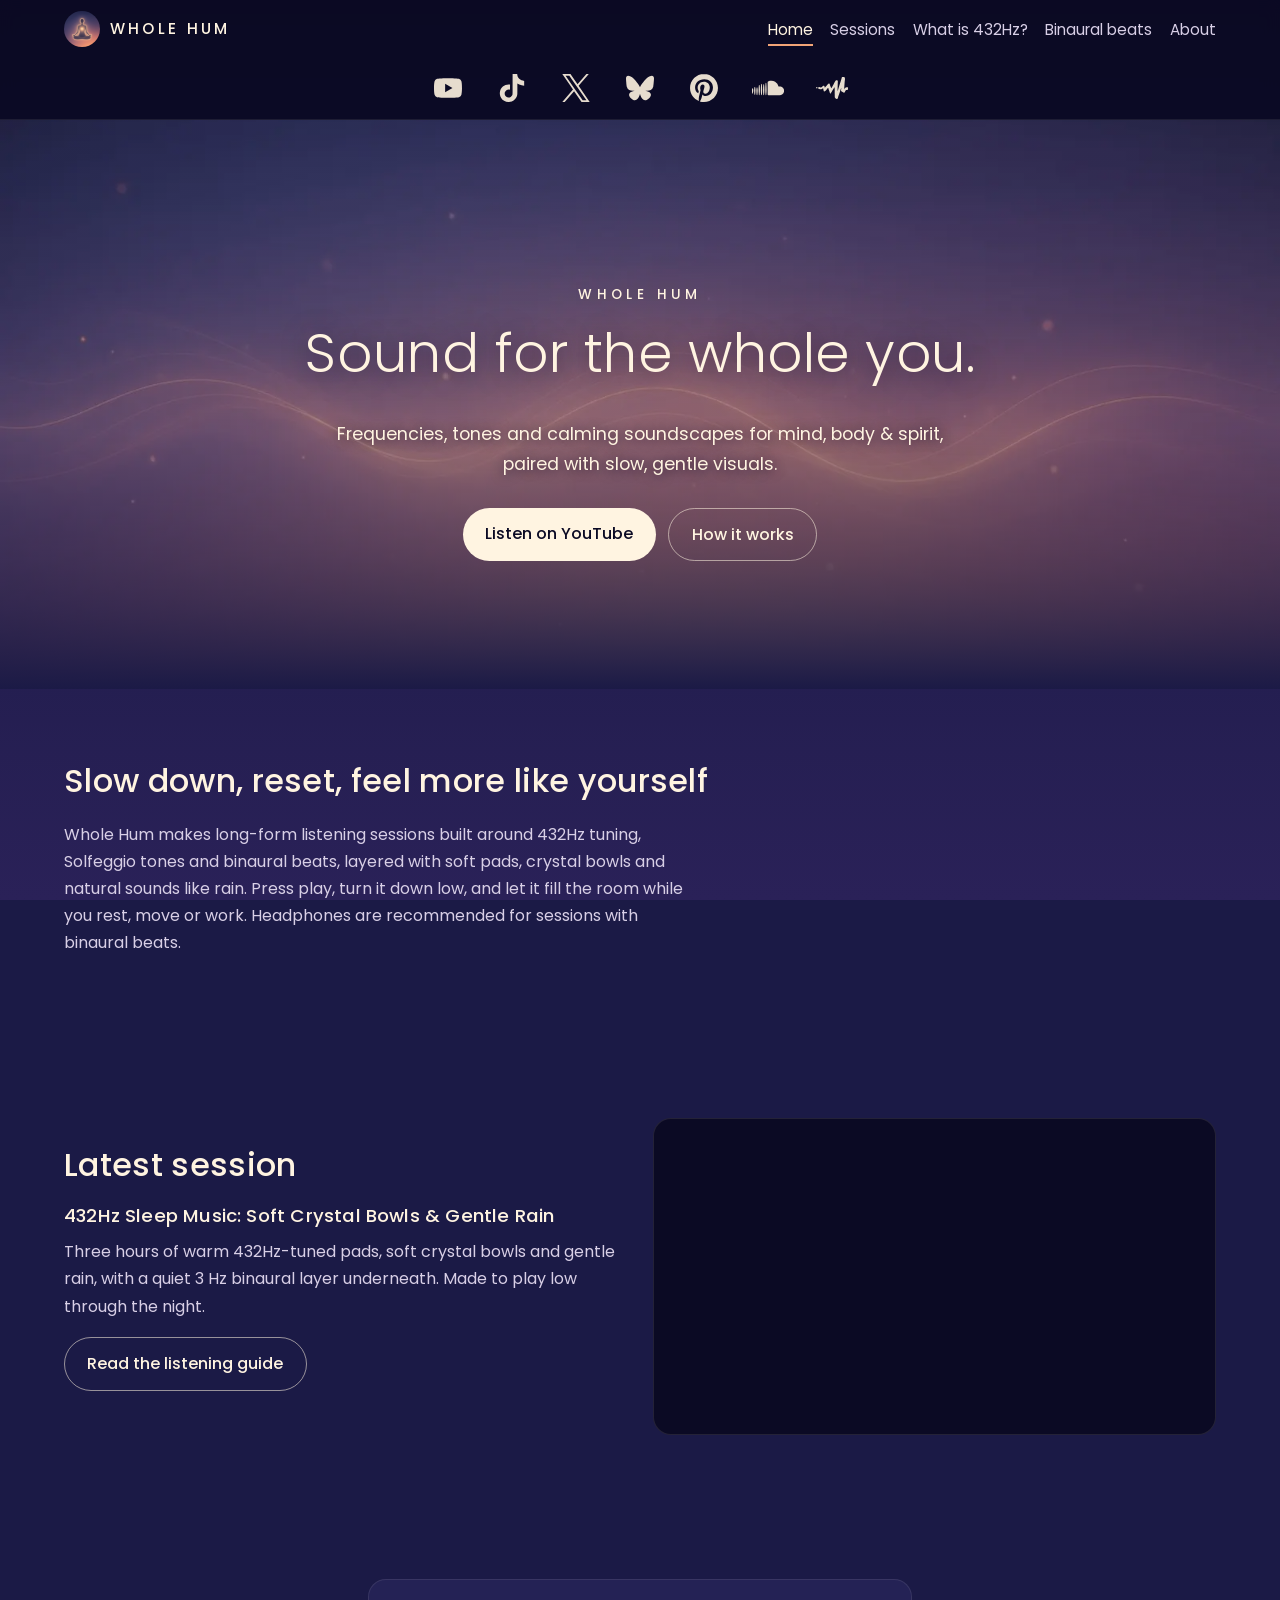
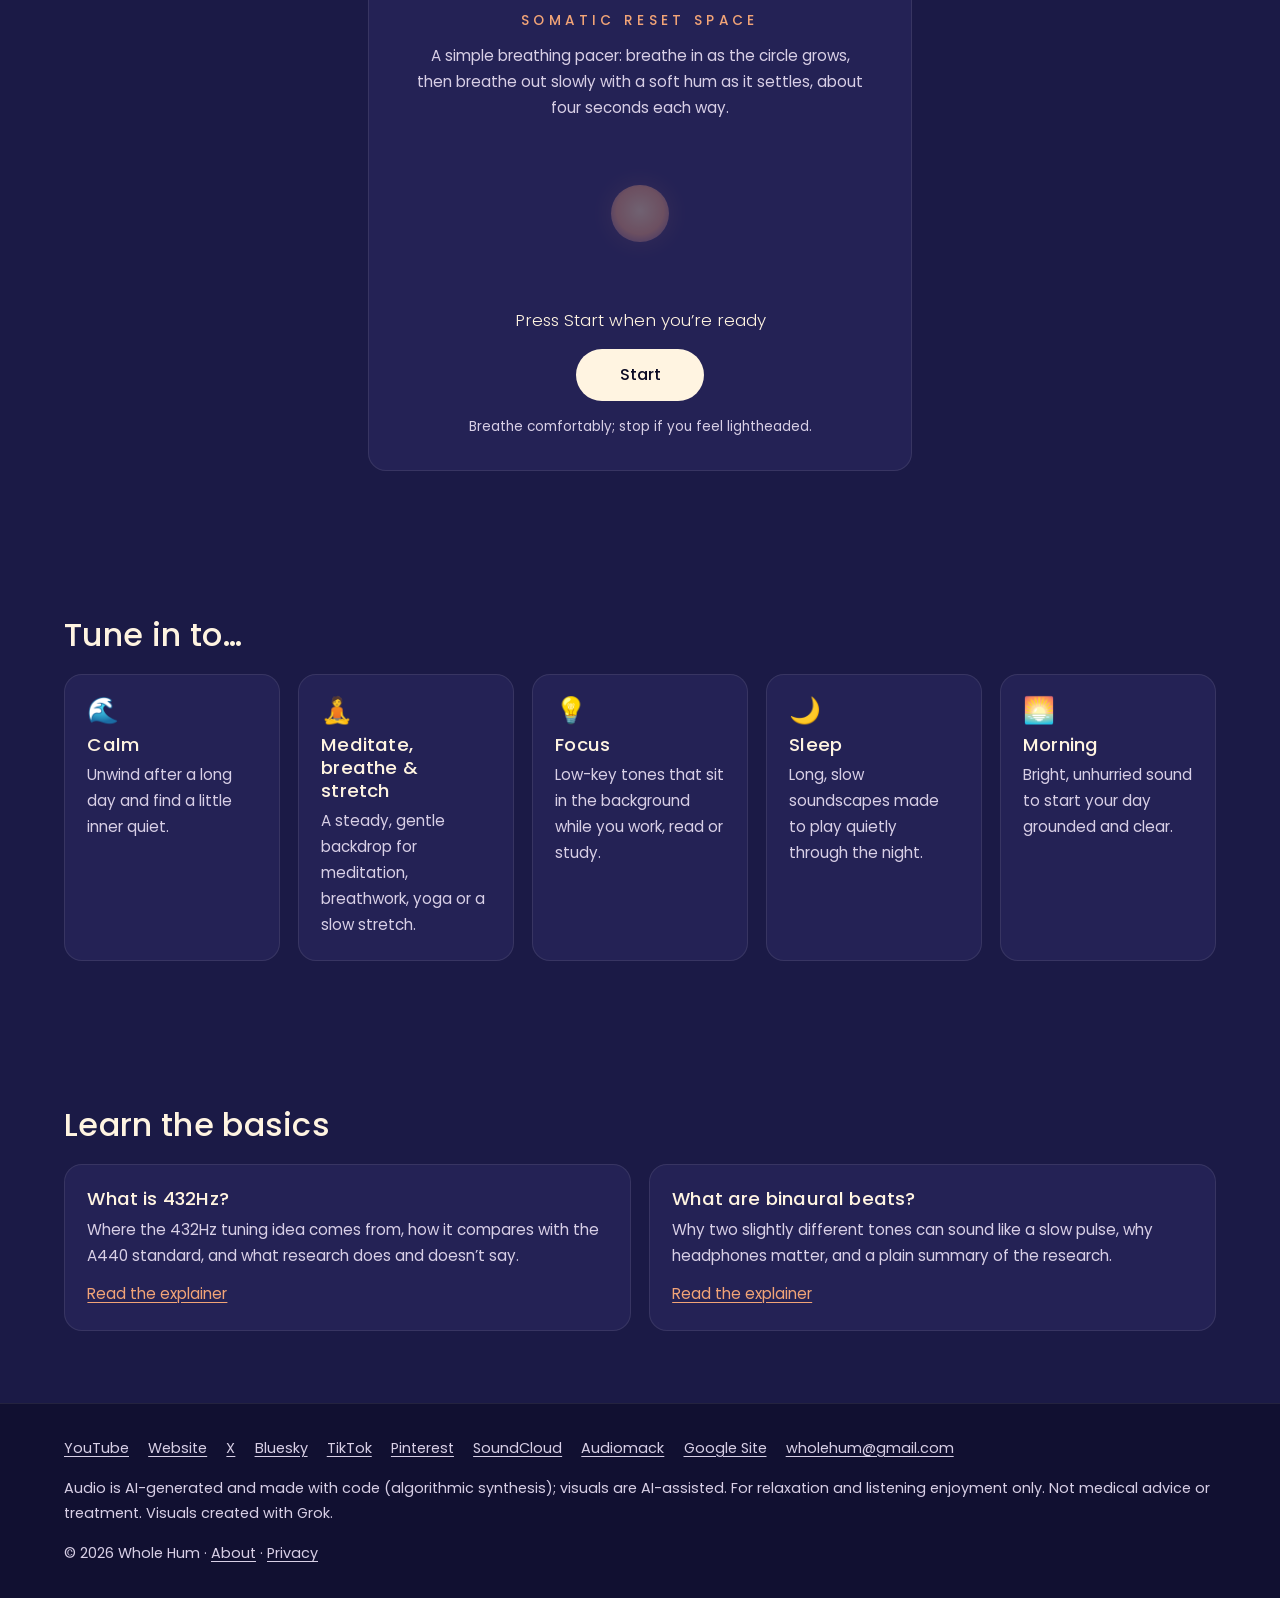
==== index.html @ c96cb2db "Social icon band under the header on every page; /links becomes a redirect - Social band (7 Simple I" ====
<!doctype html>
<html lang="en">
<head>
<meta charset="utf-8">
  <meta name="google-site-verification" content="zgYW3ia74TNYsdZgSuIQKg-MltooX77hHoPtcPA9pJE" />
<meta name="viewport" content="width=device-width, initial-scale=1">
<!-- Google Analytics 4 with Consent Mode v2 (details: privacy.html). Ads features off. -->
<script>
window.dataLayer = window.dataLayer || [];
function gtag(){dataLayer.push(arguments);}
(function () {
  var ADS_OFF = {ad_storage: 'denied', ad_user_data: 'denied', ad_personalization: 'denied'};
  function merge(a, b) { var o = {}, k; for (k in a) o[k] = a[k]; for (k in b) o[k] = b[k]; return o; }
  // EEA (EU + Iceland, Liechtenstein, Norway), UK and Switzerland: analytics off until the visitor accepts.
  gtag('consent', 'default', merge(ADS_OFF, {analytics_storage: 'denied', wait_for_update: 500, region: [
    'AT','BE','BG','HR','CY','CZ','DK','EE','FI','FR','DE','GR','HU','IE','IT','LV','LT','LU','MT','NL',
    'PL','PT','RO','SK','SI','ES','SE','IS','LI','NO','GB','CH']}));
  // Everywhere else: aggregate analytics on, advertising storage and signals off.
  gtag('consent', 'default', merge(ADS_OFF, {analytics_storage: 'granted'}));
  gtag('set', 'ads_data_redaction', true);
  // Likely European visitor (by time zone): ask first, and keep analytics off until they answer.
  var tz = ''; try { tz = Intl.DateTimeFormat().resolvedOptions().timeZone || ''; } catch (e) {}
  window.whNeedsConsent = /^(Europe|Arctic)\//.test(tz) ||
    /^(Atlantic\/(Reykjavik|Canary|Madeira|Azores|Faroe|Jan_Mayen)|Asia\/(Nicosia|Famagusta))$/.test(tz);
  var choice = null; try { choice = localStorage.getItem('wh-analytics-consent'); } catch (e) {}
  if (choice === 'granted' || choice === 'denied') {
    gtag('consent', 'update', {analytics_storage: choice});
  } else if (window.whNeedsConsent) {
    gtag('consent', 'update', {analytics_storage: 'denied'});
  }
  // An explicit "no" (banner Decline or the privacy-page switch) stops Google Analytics entirely.
  if (choice === 'denied') window['ga-disable-G-04TF991ZRR'] = true;
})();
gtag('js', new Date());
gtag('config', 'G-04TF991ZRR', {
  allow_google_signals: false,
  allow_ad_personalization_signals: false,
  cookie_expires: 34128000,
  cookie_flags: 'SameSite=Lax;Secure'
});
</script>
<script async src="https://www.googletagmanager.com/gtag/js?id=G-04TF991ZRR"></script>
<!-- End Google Analytics -->
<title>Whole Hum | 432Hz, Binaural Beats &amp; Calming Sound for Sleep and Focus</title>
<meta name="description" content="Whole Hum makes long, gentle listening sessions with 432Hz tuning, binaural beats, crystal bowls and rain, for calm, meditation, focus, sleep and mornings.">
<link rel="canonical" href="https://wholehum.github.io/">
<meta name="theme-color" content="#1b1a46">
<meta property="og:site_name" content="Whole Hum">
<meta property="og:type" content="website">
<meta property="og:title" content="Whole Hum | 432Hz, Binaural Beats &amp; Calming Sound for Sleep and Focus">
<meta property="og:description" content="Whole Hum makes long, gentle listening sessions with 432Hz tuning, binaural beats, crystal bowls and rain, for calm, meditation, focus, sleep and mornings.">
<meta property="og:url" content="https://wholehum.github.io/">
<meta property="og:image" content="https://wholehum.github.io/assets/img/og-default.jpg">
<meta property="og:image:width" content="1200">
<meta property="og:image:height" content="630">
<meta property="og:image:alt" content="Whole Hum: sound for the whole you">
<meta name="twitter:card" content="summary_large_image">
<meta name="twitter:site" content="@WholeHum">
<meta name="twitter:title" content="Whole Hum | 432Hz, Binaural Beats &amp; Calming Sound for Sleep and Focus">
<meta name="twitter:description" content="Whole Hum makes long, gentle listening sessions with 432Hz tuning, binaural beats, crystal bowls and rain, for calm, meditation, focus, sleep and mornings.">
<meta name="twitter:image" content="https://wholehum.github.io/assets/img/og-default.jpg">
<link rel="icon" href="favicon.ico" sizes="48x48">
<link rel="icon" type="image/png" sizes="32x32" href="assets/img/icon-32.png">
<link rel="apple-touch-icon" href="assets/img/icon-180.png">
<link rel="manifest" href="site.webmanifest">
<link rel="preload" href="assets/fonts/poppins-regular.woff2" as="font" type="font/woff2" crossorigin>
<link rel="stylesheet" href="assets/css/style.css">
<script type="application/ld+json">
{
  "@context": "https://schema.org",
  "@type": "Organization",
  "name": "Whole Hum",
  "url": "https://wholehum.github.io/",
  "logo": "https://wholehum.github.io/assets/img/icon-512.png",
  "slogan": "Sound for the whole you.",
  "email": "wholehum@gmail.com",
  "sameAs": [
    "https://www.youtube.com/@wholehum",
    "https://x.com/WholeHum",
    "https://bsky.app/profile/wholehum.bsky.social",
    "https://www.tiktok.com/@wholehum",
    "https://www.pinterest.com/wholehum/",
    "https://soundcloud.com/wholehum",
    "https://audiomack.com/wholehum",
    "https://sites.google.com/view/wholehum"
  ]
}
</script>
</head>
<body>
<a class="skip" href="#main">Skip to content</a>
<header class="site-header">
  <div class="wrap">
    <a class="brand" href="index.html"><img src="assets/img/icon-180.png" width="36" height="36" alt="">Whole Hum</a>
    <nav class="nav" aria-label="Main"><ul><li><a href="index.html" aria-current="page">Home</a></li><li><a href="sessions/432hz-deep-sleep.html">Sessions</a></li><li><a href="learn/what-is-432hz.html">What is 432Hz?</a></li><li><a href="learn/what-are-binaural-beats.html">Binaural beats</a></li><li><a href="about.html">About</a></li></ul></nav>
  </div>
  <div class="social-band"><nav class="social-icons" aria-label="Whole Hum on social media"><!-- Glyphs: Simple Icons v16.35.0 (CC0 1.0), https://simpleicons.org --><ul><li><a href="https://www.youtube.com/@wholehum?utm_source=wholehum_site&amp;utm_medium=bio_link&amp;utm_campaign=social_band&amp;utm_content=youtube" rel="me noopener" aria-label="Whole Hum on YouTube" title="YouTube" data-link-platform="youtube" data-link-position="band"><svg viewBox="0 0 24 24" width="24" height="24" aria-hidden="true" focusable="false"><path fill="currentColor" d="M23.498 6.186a3.016 3.016 0 0 0-2.122-2.136C19.505 3.545 12 3.545 12 3.545s-7.505 0-9.377.505A3.017 3.017 0 0 0 .502 6.186C0 8.07 0 12 0 12s0 3.93.502 5.814a3.016 3.016 0 0 0 2.122 2.136c1.871.505 9.376.505 9.376.505s7.505 0 9.377-.505a3.015 3.015 0 0 0 2.122-2.136C24 15.93 24 12 24 12s0-3.93-.502-5.814zM9.545 15.568V8.432L15.818 12l-6.273 3.568z"/></svg></a></li><li><a href="https://www.tiktok.com/@wholehum?utm_source=wholehum_site&amp;utm_medium=bio_link&amp;utm_campaign=social_band&amp;utm_content=tiktok" rel="me noopener" aria-label="Whole Hum on TikTok" title="TikTok" data-link-platform="tiktok" data-link-position="band"><svg viewBox="0 0 24 24" width="24" height="24" aria-hidden="true" focusable="false"><path fill="currentColor" d="M12.525.02c1.31-.02 2.61-.01 3.91-.02.08 1.53.63 3.09 1.75 4.17 1.12 1.11 2.7 1.62 4.24 1.79v4.03c-1.44-.05-2.89-.35-4.2-.97-.57-.26-1.1-.59-1.62-.93-.01 2.92.01 5.84-.02 8.75-.08 1.4-.54 2.79-1.35 3.94-1.31 1.92-3.58 3.17-5.91 3.21-1.43.08-2.86-.31-4.08-1.03-2.02-1.19-3.44-3.37-3.65-5.71-.02-.5-.03-1-.01-1.49.18-1.9 1.12-3.72 2.58-4.96 1.66-1.44 3.98-2.13 6.15-1.72.02 1.48-.04 2.96-.04 4.44-.99-.32-2.15-.23-3.02.37-.63.41-1.11 1.04-1.36 1.75-.21.51-.15 1.07-.14 1.61.24 1.64 1.82 3.02 3.5 2.87 1.12-.01 2.19-.66 2.77-1.61.19-.33.4-.67.41-1.06.1-1.79.06-3.57.07-5.36.01-4.03-.01-8.05.02-12.07z"/></svg></a></li><li><a href="https://x.com/WholeHum?utm_source=wholehum_site&amp;utm_medium=bio_link&amp;utm_campaign=social_band&amp;utm_content=x" rel="me noopener" aria-label="Whole Hum on X" title="X" data-link-platform="x" data-link-position="band"><svg viewBox="0 0 24 24" width="24" height="24" aria-hidden="true" focusable="false"><path fill="currentColor" d="M14.234 10.162 22.977 0h-2.072l-7.591 8.824L7.251 0H.258l9.168 13.343L.258 24H2.33l8.016-9.318L16.749 24h6.993zm-2.837 3.299-.929-1.329L3.076 1.56h3.182l5.965 8.532.929 1.329 7.754 11.09h-3.182z"/></svg></a></li><li><a href="https://bsky.app/profile/wholehum.bsky.social?utm_source=wholehum_site&amp;utm_medium=bio_link&amp;utm_campaign=social_band&amp;utm_content=bluesky" rel="me noopener" aria-label="Whole Hum on Bluesky" title="Bluesky" data-link-platform="bluesky" data-link-position="band"><svg viewBox="0 0 24 24" width="24" height="24" aria-hidden="true" focusable="false"><path fill="currentColor" d="M5.202 2.857C7.954 4.922 10.913 9.11 12 11.358c1.087-2.247 4.046-6.436 6.798-8.501C20.783 1.366 24 .213 24 3.883c0 .732-.42 6.156-.667 7.037-.856 3.061-3.978 3.842-6.755 3.37 4.854.826 6.089 3.562 3.422 6.299-5.065 5.196-7.28-1.304-7.847-2.97-.104-.305-.152-.448-.153-.327 0-.121-.05.022-.153.327-.568 1.666-2.782 8.166-7.847 2.97-2.667-2.737-1.432-5.473 3.422-6.3-2.777.473-5.899-.308-6.755-3.369C.42 10.04 0 4.615 0 3.883c0-3.67 3.217-2.517 5.202-1.026"/></svg></a></li><li><a href="https://www.pinterest.com/wholehum/?utm_source=wholehum_site&amp;utm_medium=bio_link&amp;utm_campaign=social_band&amp;utm_content=pinterest" rel="me noopener" aria-label="Whole Hum on Pinterest" title="Pinterest" data-link-platform="pinterest" data-link-position="band"><svg viewBox="0 0 24 24" width="24" height="24" aria-hidden="true" focusable="false"><path fill="currentColor" d="M12.017 0C5.396 0 .029 5.367.029 11.987c0 5.079 3.158 9.417 7.618 11.162-.105-.949-.199-2.403.041-3.439.219-.937 1.406-5.957 1.406-5.957s-.359-.72-.359-1.781c0-1.663.967-2.911 2.168-2.911 1.024 0 1.518.769 1.518 1.688 0 1.029-.653 2.567-.992 3.992-.285 1.193.6 2.165 1.775 2.165 2.128 0 3.768-2.245 3.768-5.487 0-2.861-2.063-4.869-5.008-4.869-3.41 0-5.409 2.562-5.409 5.199 0 1.033.394 2.143.889 2.741.099.12.112.225.085.345-.09.375-.293 1.199-.334 1.363-.053.225-.172.271-.401.165-1.495-.69-2.433-2.878-2.433-4.646 0-3.776 2.748-7.252 7.92-7.252 4.158 0 7.392 2.967 7.392 6.923 0 4.135-2.607 7.462-6.233 7.462-1.214 0-2.354-.629-2.758-1.379l-.749 2.848c-.269 1.045-1.004 2.352-1.498 3.146 1.123.345 2.306.535 3.55.535 6.607 0 11.985-5.365 11.985-11.987C23.97 5.39 18.592.026 11.985.026L12.017 0z"/></svg></a></li><li class="si-wide"><a href="https://soundcloud.com/wholehum?utm_source=wholehum_site&amp;utm_medium=bio_link&amp;utm_campaign=social_band&amp;utm_content=soundcloud" rel="me noopener" aria-label="Whole Hum on SoundCloud" title="SoundCloud" data-link-platform="soundcloud" data-link-position="band"><svg viewBox="0 0 24 24" width="24" height="24" aria-hidden="true" focusable="false"><path fill="currentColor" d="M23.999 14.165c-.052 1.796-1.612 3.169-3.4 3.169h-8.18a.68.68 0 0 1-.675-.683V7.862a.747.747 0 0 1 .452-.724s.75-.513 2.333-.513a5.364 5.364 0 0 1 2.763.755 5.433 5.433 0 0 1 2.57 3.54c.282-.08.574-.121.868-.12.884 0 1.73.358 2.347.992s.948 1.49.922 2.373ZM10.721 8.421c.247 2.98.427 5.697 0 8.672a.264.264 0 0 1-.53 0c-.395-2.946-.22-5.718 0-8.672a.264.264 0 0 1 .53 0ZM9.072 9.448c.285 2.659.37 4.986-.006 7.655a.277.277 0 0 1-.55 0c-.331-2.63-.256-5.02 0-7.655a.277.277 0 0 1 .556 0Zm-1.663-.257c.27 2.726.39 5.171 0 7.904a.266.266 0 0 1-.532 0c-.38-2.69-.257-5.21 0-7.904a.266.266 0 0 1 .532 0Zm-1.647.77a26.108 26.108 0 0 1-.008 7.147.272.272 0 0 1-.542 0 27.955 27.955 0 0 1 0-7.147.275.275 0 0 1 .55 0Zm-1.67 1.769c.421 1.865.228 3.5-.029 5.388a.257.257 0 0 1-.514 0c-.21-1.858-.398-3.549 0-5.389a.272.272 0 0 1 .543 0Zm-1.655-.273c.388 1.897.26 3.508-.01 5.412-.026.28-.514.283-.54 0-.244-1.878-.347-3.54-.01-5.412a.283.283 0 0 1 .56 0Zm-1.668.911c.4 1.268.257 2.292-.026 3.572a.257.257 0 0 1-.514 0c-.241-1.262-.354-2.312-.023-3.572a.283.283 0 0 1 .563 0Z"/></svg></a></li><li class="si-wide"><a href="https://audiomack.com/wholehum?utm_source=wholehum_site&amp;utm_medium=bio_link&amp;utm_campaign=social_band&amp;utm_content=audiomack" rel="me noopener" aria-label="Whole Hum on Audiomack" title="Audiomack" data-link-platform="audiomack" data-link-position="band"><svg viewBox="0 0 24 24" width="24" height="24" aria-hidden="true" focusable="false"><path fill="currentColor" d="M.331 11.378s.5418-.089.765.1439c.2234.2332.077.7156-.2195.7237-.2965.01-.5705.063-.765-.1439-.1946-.2066-.1424-.6218.2195-.7237m5.881 3.2925c-.0522.01-.1075-.018-.164-.059-.3884-.5413-.5287-2.3923-.707-2.5025-.185-.1144-.8545 1.0255-2.1862.903-.5569-.051-1.1236-.4121-1.4573-.662.031-.4206.0364-1.4027.8659-1.0833.5038.1939 1.3667.7266 2.1245-.23.8378-1.0579 1.2999-.7506 1.577-.5206.2771.23.0925 1.4259.5058 1.0916.4133-.3343 2.082-2.4103 2.082-2.4103s1.292-1.303 1.4898.067c.1979 1.3698 1.0403 2.8877 1.2635 2.8445.2234-.043 2.8223-5.3253 3.1945-5.666.3722-.3409 1.6252-.2961 1.5657.5781-.0596.8742-.1871 6.308-.1871 6.308s-.147 1.5311.0924.7128c.0992-.3392.206-.6453.3392-1.0024.6414-2.0534 1.734-5.5613 2.2784-7.3688.1252-.4325.233-.8037.3166-1.0891l.0001-.0008a3.5925 3.5925 0 0 1 .0973-.3305c.0455-.1532.0763-.2546.0858-.2813.0243-.068.0925-.1192.1884-.157.0962-.061.1995-.064.3165-.067.3021-.027.6907.012 1.0401.1119.1018 0 .2125.037.3172.1118v.0001s.0063 0 .0151.01c.0023 0 .0048 0 .0073.01.0219.015.0573.045.0983.095.0012 0 .0025 0 .004.01.017.021.0341.045.0515.073.1952.2863.315.814.1948 1.7498-.2996 2.3354-.5316 7.1397-.5316 7.1397s-.0461.2298.4353-.782c.0167-.035.0383-.066.058-.098.026-.017.0552-.042.0913-.085.2974-.3546 1.0968-.5629 1.6512-.5586.2336.028.4293.087.5462.1609.2188.333.0897 1.562.0897 1.562-.4612.043-1.3403.2908-1.6519.3366-.3118.046-.7852 2.0699-1.4433 1.8629-.6581-.2069-2.1246-1.1268-2.1246-1.2533 0-.1102.1152-1.4546.1453-1.8016.0022-.024.004-.046.0058-.068a.152.152 0 0 1 .0014-.014l-.0002.0003c.0213-.2733.0023-.3927-.1239-.1199-.1086.2346-.581 1.7359-1.1078 3.3709-.0556.1429-1.0511 3.1558-1.1818 3.5231-.156.4261-.287.7523-.3776.921-.1378.1867-.3234.3036-.5826.2252-.6465-.1954-1.4654-1.0889-1.473-1.3106-.0155-1.2503.0608-7.973-.2423-7.4127-.311.5744-2.73 4.5608-2.73 4.5608-.0405.01-.0705.01-.1062.01-.1712-.019-.4366-.074-.51-.2384-.004-.01-.0094-.018-.0129-.028-.0035-.01-.0075-.022-.0135-.04-.0329-.1097-.0463-.2289-.0753-.3265-.1082-.3652-.2813-.8886-.463-1.421-.2784-.9079-.5654-1.8366-.6127-1.9391-.0923-.2007-.2268-.116-.3475-.0002-.54.458-1.6868 2.4793-2.7225 2.5898"/></svg></a></li></ul></nav></div>
</header>
<main id="main">
<section class="hero" aria-labelledby="hero-title">
  <picture><source srcset="assets/img/hero-dusk-800.webp 800w, assets/img/hero-dusk.webp 1600w" sizes="100vw" type="image/webp"><img src="assets/img/hero-dusk.jpg" width="1600" height="900" alt="" fetchpriority="high"></picture>
  <div class="wrap">
    <span class="eyebrow">Whole Hum</span>
    <h1 id="hero-title">Sound for the whole you.</h1>
    <p class="lede">Frequencies, tones and calming soundscapes for mind, body &amp; spirit, paired with slow, gentle visuals.</p>
    <div class="actions"><a class="btn" href="https://www.youtube.com/@wholehum">Listen on YouTube</a><a class="btn ghost" href="learn/what-are-binaural-beats.html">How it works</a></div>
  </div>
</section>

<section aria-labelledby="intro-title">
  <div class="wrap">
    <h2 id="intro-title">Slow down, reset, feel more like yourself</h2>
    <p class="section-intro">Whole Hum makes long-form listening sessions built around 432Hz tuning, Solfeggio tones and binaural beats, layered with soft pads, crystal bowls and natural sounds like rain. Press play, turn it down low, and let it fill the room while you rest, move or work. Headphones are recommended for sessions with binaural beats.</p>
  </div>
</section>

<section aria-labelledby="latest-title">
  <div class="wrap session-feature">
    <div>
      <h2 id="latest-title">Latest session</h2>
      <h3>432Hz Sleep Music: Soft Crystal Bowls & Gentle Rain</h3>
      <p class="section-intro">Three hours of warm 432Hz-tuned pads, soft crystal bowls and gentle rain, with a quiet 3&nbsp;Hz binaural layer underneath. Made to play low through the night.</p>
      <p><a class="btn ghost" href="sessions/432hz-deep-sleep.html">Read the listening guide</a></p>
    </div>
<div class="video"><iframe src="https://www.youtube-nocookie.com/embed/yZ9LNX3weBQ" title="432Hz Sleep Music | Soft Crystal Bowls &amp; Gentle Rain | 3 Hours" loading="lazy" allow="accelerometer; autoplay; clipboard-write; encrypted-media; gyroscope; picture-in-picture; web-share" referrerpolicy="strict-origin-when-cross-origin" allowfullscreen></iframe></div>
  </div>
</section>

<section class="somatic-reset" aria-labelledby="somatic-title">
  <div class="wrap">
    <div class="card widget-card">
      <h2 id="somatic-title" class="widget-title">Somatic Reset Space</h2>
      <p class="widget-intro">A simple breathing pacer: breathe in as the circle grows, then breathe out slowly with a soft hum as it settles, about four seconds each way.</p>
      <div class="breathing-container" aria-hidden="true">
        <div class="breathing-circle" id="circle"></div>
      </div>
      <p class="timer-text" id="status-text" aria-live="polite">Press Start when you&rsquo;re ready</p>
      <button type="button" class="control-btn" id="start-btn">Start</button>
      <p class="widget-note">Breathe comfortably; stop if you feel lightheaded.</p>
    </div>
  </div>
</section>

<section aria-labelledby="uses-title">
  <div class="wrap">
    <h2 id="uses-title">Tune in to&hellip;</h2>
    <div class="grid"><div class="card"><span class="icon" aria-hidden="true">🌊</span><h3>Calm</h3><p>Unwind after a long day and find a little inner quiet.</p></div><div class="card"><span class="icon" aria-hidden="true">🧘</span><h3>Meditate, breathe &amp; stretch</h3><p>A steady, gentle backdrop for meditation, breathwork, yoga or a slow stretch.</p></div><div class="card"><span class="icon" aria-hidden="true">💡</span><h3>Focus</h3><p>Low-key tones that sit in the background while you work, read or study.</p></div><div class="card"><span class="icon" aria-hidden="true">🌙</span><h3>Sleep</h3><p>Long, slow soundscapes made to play quietly through the night.</p></div><div class="card"><span class="icon" aria-hidden="true">🌅</span><h3>Morning</h3><p>Bright, unhurried sound to start your day grounded and clear.</p></div></div>
  </div>
</section>

<section aria-labelledby="learn-title">
  <div class="wrap">
    <h2 id="learn-title">Learn the basics</h2>
    <div class="grid">
      <div class="card"><h3>What is 432Hz?</h3><p>Where the 432Hz tuning idea comes from, how it compares with the A440 standard, and what research does and doesn&rsquo;t say.</p><a class="more" href="learn/what-is-432hz.html">Read the explainer</a></div>
      <div class="card"><h3>What are binaural beats?</h3><p>Why two slightly different tones can sound like a slow pulse, why headphones matter, and a plain summary of the research.</p><a class="more" href="learn/what-are-binaural-beats.html">Read the explainer</a></div>
    </div>
  </div>
</section>
</main>
<footer class="site-footer">
  <div class="wrap">
    <nav aria-label="Whole Hum elsewhere"><ul><li><a href="https://www.youtube.com/@wholehum" rel="me noopener">YouTube</a></li><li><a href="https://wholehum.github.io/" rel="me noopener">Website</a></li><li><a href="https://x.com/WholeHum" rel="me noopener">X</a></li><li><a href="https://bsky.app/profile/wholehum.bsky.social" rel="me noopener">Bluesky</a></li><li><a href="https://www.tiktok.com/@wholehum" rel="me noopener">TikTok</a></li><li><a href="https://www.pinterest.com/wholehum/" rel="me noopener">Pinterest</a></li><li><a href="https://soundcloud.com/wholehum" rel="me noopener">SoundCloud</a></li><li><a href="https://audiomack.com/wholehum" rel="me noopener">Audiomack</a></li><li><a href="https://sites.google.com/view/wholehum?utm_source=wholehum_site&amp;utm_medium=bio_link&amp;utm_campaign=site_footer&amp;utm_content=google_site" rel="me noopener" data-link-platform="google_site" data-link-position="footer">Google Site</a></li><li><a href="mailto:wholehum@gmail.com" data-link-platform="email" data-link-position="footer">wholehum@gmail.com</a></li></ul></nav>
    <p>Audio is AI-generated and made with code (algorithmic synthesis); visuals are AI-assisted. For relaxation and listening enjoyment only. Not medical advice or treatment. Visuals created with Grok.</p>
    <p>&copy; 2026 Whole Hum &middot; <a href="about.html">About</a> &middot; <a href="privacy.html">Privacy</a></p>
  </div>
</footer>
<script>
(function () {
  var circle = document.getElementById('circle');
  var statusText = document.getElementById('status-text');
  var btn = document.getElementById('start-btn');
  if (!circle || !statusText || !btn) return;

  var PHASE_MS = 4000;      // 4 s in, 4 s out
  var running = false;
  var phaseTimer = null;    // the one pending phase change; cleared on pause
  var tracked = false;      // send 'breath_pacer_start' once per page view (not on every resume)

  function setPhase(phase) {
    circle.classList.toggle('is-inhale', phase === 'inhale');
    if (phase === 'inhale') statusText.textContent = 'Breathe in\u2026';
    else if (phase === 'exhale') statusText.textContent = 'Exhale & hum\u2026';
  }

  function cycle(phase) {
    setPhase(phase);
    phaseTimer = setTimeout(function () {
      cycle(phase === 'inhale' ? 'exhale' : 'inhale');
    }, PHASE_MS);
  }

  function start() {
    running = true;
    if (!tracked && typeof window.gtag === 'function') { tracked = true; window.gtag('event', 'breath_pacer_start'); }
    btn.textContent = 'Pause';
    btn.setAttribute('aria-pressed', 'true');
    cycle('inhale');
  }

  function pause() {
    running = false;
    clearTimeout(phaseTimer);
    phaseTimer = null;
    setPhase('rest');
    statusText.textContent = 'Paused. Press Resume when you\u2019re ready.';
    btn.textContent = 'Resume';
    btn.setAttribute('aria-pressed', 'false');
  }

  btn.addEventListener('click', function () {
    if (running) pause(); else start();
  });
})();
</script>
<script src="assets/js/links.js" defer></script>
<script src="assets/js/analytics.js" defer></script>
<!-- Cloudflare Web Analytics --><script type='module' src='https://static.cloudflareinsights.com/beacon.min.js' data-cf-beacon='{"token": "a6b800e443594c818296fdfd0c3c9e5a"}'></script><!-- End Cloudflare Web Analytics -->
</body>
</html>
---- assets/css/style.css ----
/* Whole Hum — sound for the whole you. Plain CSS, no build step. */
@font-face{font-family:"Poppins";font-style:normal;font-weight:300;font-display:swap;src:url("../fonts/poppins-light.woff2") format("woff2")}
@font-face{font-family:"Poppins";font-style:normal;font-weight:400;font-display:swap;src:url("../fonts/poppins-regular.woff2") format("woff2")}
@font-face{font-family:"Poppins";font-style:normal;font-weight:500;font-display:swap;src:url("../fonts/poppins-medium.woff2") format("woff2")}
@font-face{font-family:"Poppins";font-style:normal;font-weight:600;font-display:swap;src:url("../fonts/poppins-semibold.woff2") format("woff2")}

:root{
  --night:#0b0a24;      /* deepest indigo */
  --indigo:#1b1a46;     /* page background */
  --dusk:#2d2a63;       /* cards */
  --violet:#5b4a8a;     /* accents / borders */
  --peach:#f2a477;      /* warm glow accent */
  --gold:#ffd9a8;       /* link hover */
  --cream:#fff4e1;      /* main text */
  --muted:#d8cfe6;      /* secondary text */
  --radius:18px;
  --max:72rem;
  --read:44rem;
}
*,*::before,*::after{box-sizing:border-box}
html{-webkit-text-size-adjust:100%;scroll-behavior:smooth;scroll-padding-top:calc(var(--pin-h,6.5rem) + .75rem)}
body{margin:0;font-family:"Poppins",system-ui,-apple-system,"Segoe UI",Roboto,sans-serif;font-weight:400;line-height:1.7;color:var(--cream);
  background:var(--indigo) linear-gradient(180deg,var(--night) 0%,var(--indigo) 40%,#2a2158 100%) fixed;min-height:100vh;display:flex;flex-direction:column}
main{flex:1}
img{max-width:100%;height:auto;display:block}
a{color:var(--peach);text-underline-offset:.18em}
a:hover{color:var(--gold)}
:focus-visible{outline:3px solid var(--gold);outline-offset:3px;border-radius:4px}
h1,h2,h3{line-height:1.25;font-weight:500;letter-spacing:.01em;margin:0 0 .6em}
h1{font-size:clamp(2rem,5.5vw,3.4rem);font-weight:300}
h2{font-size:clamp(1.4rem,3.2vw,2rem)}
h3{font-size:1.15rem}
p,ul,ol{margin:0 0 1.1em}
.wrap{width:min(100% - 2.5rem,var(--max));margin-inline:auto}
.read{width:min(100% - 2.5rem,var(--read));margin-inline:auto}
.skip{position:absolute;left:-999px;top:0;background:var(--cream);color:var(--night);padding:.6rem 1rem;z-index:10;border-radius:0 0 8px 0}
.skip:focus{left:0}

/* Header */
.site-header{position:sticky;top:0;z-index:5;background:rgba(11,10,36,.82);backdrop-filter:blur(8px);-webkit-backdrop-filter:blur(8px);border-bottom:1px solid rgba(255,244,225,.08)}
.site-header .wrap{display:flex;align-items:center;justify-content:space-between;gap:1rem;padding:.7rem 0;flex-wrap:wrap}
.brand{display:flex;align-items:center;gap:.6rem;color:var(--cream);text-decoration:none;font-weight:500;letter-spacing:.22em;text-transform:uppercase;font-size:.95rem}
.brand img{width:36px;height:36px;border-radius:50%}
.nav ul{list-style:none;margin:0;padding:0;display:flex;gap:.25rem 1.1rem;flex-wrap:wrap}
.nav a{color:var(--muted);text-decoration:none;font-size:.95rem;padding:.3rem 0}
.nav a:hover,.nav a[aria-current="page"]{color:var(--cream);border-bottom:2px solid var(--peach)}

/* Hero */
.hero{position:relative;isolation:isolate;overflow:hidden;text-align:center;padding:clamp(5rem,16vw,10rem) 0 clamp(4rem,12vw,8rem)}
.hero picture,.hero picture img{position:absolute;inset:0;width:100%;height:100%;object-fit:cover;z-index:-2}
.hero::after{content:"";position:absolute;inset:0;z-index:-1;background:linear-gradient(180deg,rgba(11,10,36,.25) 0%,rgba(27,26,70,.35) 55%,var(--indigo) 100%)}
.eyebrow{display:inline-block;letter-spacing:.32em;text-transform:uppercase;font-size:.85rem;font-weight:500;color:var(--cream);margin-bottom:.8rem}
.hero h1{text-shadow:0 2px 24px rgba(11,10,36,.55)}
.hero p.lede{max-width:38rem;margin:0 auto 1.8rem;font-size:1.1rem;color:var(--cream);text-shadow:0 1px 12px rgba(11,10,36,.7)}
.btn{display:inline-block;padding:.75rem 1.4rem;border-radius:999px;background:var(--cream);color:var(--night);text-decoration:none;font-weight:500;transition:transform .2s ease,background .2s ease}
.btn:hover{background:var(--gold);color:var(--night);transform:translateY(-1px)}
.btn.ghost{background:transparent;color:var(--cream);border:1px solid rgba(255,244,225,.55)}
.btn.ghost:hover{background:rgba(255,244,225,.1);color:var(--cream)}
.actions{display:flex;gap:.8rem;justify-content:center;flex-wrap:wrap}

/* Sections */
section{padding:clamp(2.5rem,6vw,4.5rem) 0}
.section-intro{max-width:40rem;color:var(--muted)}
.grid{display:grid;gap:1.1rem;grid-template-columns:repeat(auto-fit,minmax(min(100%,13rem),1fr))}
.card{background:rgba(45,42,99,.55);border:1px solid rgba(255,244,225,.09);border-radius:var(--radius);padding:1.4rem}
.card h3{margin-bottom:.35em}
.card p{margin:0;color:var(--muted);font-size:.95rem}
.card .icon{font-size:1.6rem;line-height:1;margin-bottom:.6rem;display:block}
.card a.more{display:inline-block;margin-top:.8rem;font-size:.95rem}

/* Video slot */
.video{position:relative;aspect-ratio:16/9;border-radius:var(--radius);overflow:hidden;background:var(--night);border:1px solid rgba(255,244,225,.1)}
.video iframe{position:absolute;inset:0;width:100%;height:100%;border:0}
.video.placeholder picture,.video.placeholder img{position:absolute;inset:0;width:100%;height:100%;object-fit:cover}
.video.placeholder .overlay{position:absolute;inset:0;display:flex;flex-direction:column;align-items:center;justify-content:center;text-align:center;gap:.6rem;padding:1rem;background:rgba(11,10,36,.35)}
.video.placeholder .overlay p{margin:0;font-size:1.05rem}
.session-feature{display:grid;gap:1.6rem;grid-template-columns:repeat(auto-fit,minmax(min(100%,22rem),1fr));align-items:center}

/* Article */
.article{padding-top:clamp(2.5rem,6vw,4rem)}
.article header{margin-bottom:1.6rem}
.article .meta{color:var(--muted);font-size:.92rem}
.article h2{margin-top:1.8em}
.article li{margin-bottom:.4em}
.note{background:rgba(242,164,119,.1);border-left:4px solid var(--peach);border-radius:0 12px 12px 0;padding:1rem 1.2rem;margin:1.6rem 0;color:var(--cream)}
.note p:last-child{margin:0}
.sources{font-size:.92rem;color:var(--muted)}
.sources li{margin-bottom:.5em;overflow-wrap:anywhere}
.breadcrumb{font-size:.9rem;color:var(--muted);margin-bottom:1rem}
.breadcrumb a{color:var(--muted)}
.links-list{list-style:none;padding:0;display:grid;grid-template-columns:minmax(0,1fr);gap:.6rem}
.links-list a{display:flex;justify-content:space-between;gap:1rem;padding:.9rem 1.1rem;border-radius:12px;background:rgba(45,42,99,.55);border:1px solid rgba(255,244,225,.09);color:var(--cream);text-decoration:none}
.links-list a:hover{border-color:var(--peach)}
.links-list span{color:var(--muted);min-width:0;overflow-wrap:anywhere;text-align:right}

/* Footer */
.site-footer{border-top:1px solid rgba(255,244,225,.08);background:rgba(11,10,36,.6);padding:2rem 0;font-size:.9rem;color:var(--muted)}
.site-footer .wrap{display:grid;gap:1rem}
.site-footer ul{list-style:none;padding:0;margin:0;display:flex;flex-wrap:wrap;gap:.4rem 1.2rem}
.site-footer a{color:var(--muted)}
.site-footer a:hover{color:var(--cream)}
.site-footer p{margin:0}

/* Somatic Reset Space (breathing pacer) */
.widget-card{max-width:34rem;margin-inline:auto;text-align:center;display:flex;flex-direction:column;align-items:center;gap:.9rem;padding:clamp(1.4rem,4vw,2rem)}
.widget-title{font-size:.85rem;font-weight:500;letter-spacing:.32em;text-transform:uppercase;color:var(--peach);margin:0}
.widget-card p.widget-intro{color:var(--muted);font-size:.95rem;max-width:28rem}
.breathing-container{--size:9rem;width:var(--size);height:var(--size);display:flex;align-items:center;justify-content:center;margin:.4rem 0}
.breathing-circle{width:40%;height:40%;border-radius:50%;background:radial-gradient(circle at 50% 45%,var(--gold) 0%,var(--peach) 55%,var(--violet) 100%);box-shadow:0 0 24px rgba(242,164,119,.25);opacity:.35;transform:scale(1);transition:transform 4s ease-in-out,opacity 4s ease-in-out}
.breathing-circle.is-inhale{transform:scale(2.4);opacity:.7}
.widget-card p.timer-text{margin:0;min-height:1.7em;font-size:1.05rem;font-weight:300;color:var(--cream)}
.control-btn{font:inherit;font-weight:500;display:inline-block;padding:.75rem 1.4rem;min-width:8rem;border:0;border-radius:999px;background:var(--cream);color:var(--night);cursor:pointer;transition:transform .2s ease,background .2s ease}
.control-btn:hover{background:var(--gold);transform:translateY(-1px)}
.widget-card p.widget-note{font-size:.85rem;color:var(--muted)}
@media (max-width:30rem){.breathing-container{--size:7.5rem}.widget-card{gap:.75rem}}
@media (prefers-reduced-motion:reduce){
  .breathing-circle,.breathing-circle.is-inhale{transform:scale(1.8)!important;transition:opacity 1.5s ease-in-out!important}
  .breathing-circle{opacity:.4}
  .breathing-circle.is-inhale{opacity:.8}
  .control-btn:hover{transform:none}
}

@media (prefers-reduced-motion:reduce){*{scroll-behavior:auto!important;transition:none!important}}

/* Analytics consent banner (only shown to likely European visitors) and privacy page switch */
.consent{position:fixed;left:0;right:0;bottom:0;z-index:20;padding:.8rem 0 calc(.8rem + env(safe-area-inset-bottom));background:var(--dusk);border-top:1px solid rgba(242,164,119,.45);box-shadow:0 -8px 28px rgba(11,10,36,.45);color:var(--cream);font-size:.92rem}
.consent-inner{width:min(100% - 2.5rem,var(--max));margin-inline:auto;display:flex;flex-wrap:wrap;align-items:center;justify-content:space-between;gap:.6rem 1.2rem}
.consent-text{margin:0;flex:1 1 22rem;line-height:1.55}
.consent-text strong{color:var(--peach);font-weight:500}
.consent-text a{color:var(--peach)}
.consent-actions{display:flex;gap:.6rem;flex-wrap:wrap}
.consent-btn{font:inherit;font-weight:500;padding:.55rem 1.2rem;min-width:6.5rem;border-radius:999px;cursor:pointer;border:1px solid var(--cream);background:var(--cream);color:var(--night)}
.consent-btn[data-choice="denied"]{background:transparent;color:var(--cream)}
.consent-btn:hover{background:var(--gold);border-color:var(--gold);color:var(--night)}
html.has-consent body{padding-bottom:9rem}
@media (min-width:48rem){html.has-consent body{padding-bottom:5rem}}
.switch{display:flex;align-items:flex-start;gap:.75rem;cursor:pointer;font-weight:500}
.switch input{width:1.3rem;height:1.3rem;margin:.2rem 0 0;flex:none;accent-color:var(--peach);cursor:pointer}
.switch-status{color:var(--muted);font-size:.92rem;margin:.5rem 0 0}

/* Pinned header + social band (band sits inside .site-header, so the two pin and shrink as one block).
   assets/js/links.js adds .is-compact after ~24px of scroll and pads the header's margin-bottom by the
   height it loses, so nothing below moves (no layout shift). Glyphs: Simple Icons (CC0). */
.social-band{--glyph:28px;--tap:48px}
.social-band .social-icons{width:min(100% - 2.5rem,var(--max));margin-inline:auto}
.social-icons ul{list-style:none;margin:0;padding:.35rem 0 .45rem;display:flex;flex-wrap:wrap;justify-content:center;align-items:center;gap:0 1rem}
.social-icons a{display:inline-flex;align-items:center;justify-content:center;width:var(--tap);height:var(--tap);border-radius:50%;color:var(--cream);text-decoration:none;opacity:.9;transition:color .2s ease,opacity .2s ease,transform .2s ease}
.social-icons svg{width:var(--glyph);height:var(--glyph);display:block;transition:width .22s ease,height .22s ease}
.social-icons .si-wide svg{transform:scale(1.15)} /* optical balance: these two glyphs are wide and short */
.social-icons a:hover{color:var(--gold);opacity:1;transform:translateY(-1px)}
.social-icons a:focus-visible{outline:2px solid var(--gold);outline-offset:1px;border-radius:50%;opacity:1}
.pin-sentinel{position:absolute;top:24px;left:0;width:1px;height:1px;pointer-events:none;visibility:hidden}
.site-header.is-compact .wrap{padding:.5rem 0 .15rem;gap:.4rem 1rem}
.site-header.is-compact .brand img{width:28px;height:28px}
.site-header.is-compact .social-band{--glyph:21px;--tap:44px}
.site-header.is-compact .social-icons ul{padding:0 0 .1rem}
.site-header.pin-anim .wrap,.site-header.pin-anim .social-band{animation:pin-in .24s ease}
@keyframes pin-in{from{opacity:.55;transform:translateY(-3px)}to{opacity:1;transform:none}}
@media (max-width:30rem){
  .social-band{--tap:44px}
  .social-icons ul{gap:0 .1rem;padding:.25rem 0 .35rem}
  /* Compact phone layout: logo + one slim, swipeable nav row, then the icon row. */
  .site-header.is-compact .wrap{flex-wrap:nowrap;padding:.15rem 0;gap:.75rem}
  .site-header.is-compact .brand{font-size:0;gap:0;flex:none}
  .site-header.is-compact .nav{flex:1;min-width:0;overflow-x:auto;overscroll-behavior-x:contain;scrollbar-width:none;-webkit-overflow-scrolling:touch}
  .site-header.is-compact .nav::-webkit-scrollbar{display:none}
  .site-header.is-compact .nav.has-more{-webkit-mask-image:linear-gradient(to right,#000 82%,transparent);mask-image:linear-gradient(to right,#000 82%,transparent)}
  .site-header.is-compact .nav ul{flex-wrap:nowrap;gap:0 1.05rem;padding-right:1.25rem}
  .site-header.is-compact .nav li{flex:none}
  .site-header.is-compact .nav a{display:inline-block;font-size:.9rem;line-height:1.5;padding:.55rem 0 .45rem;white-space:nowrap}
  .site-header.is-compact .social-icons ul{padding:0}
}
@media (prefers-reduced-motion:reduce){
  .social-icons a,.social-icons svg{transition:none}
  .social-icons a:hover{transform:none}
  .site-header.pin-anim .wrap,.site-header.pin-anim .social-band{animation:none}
}
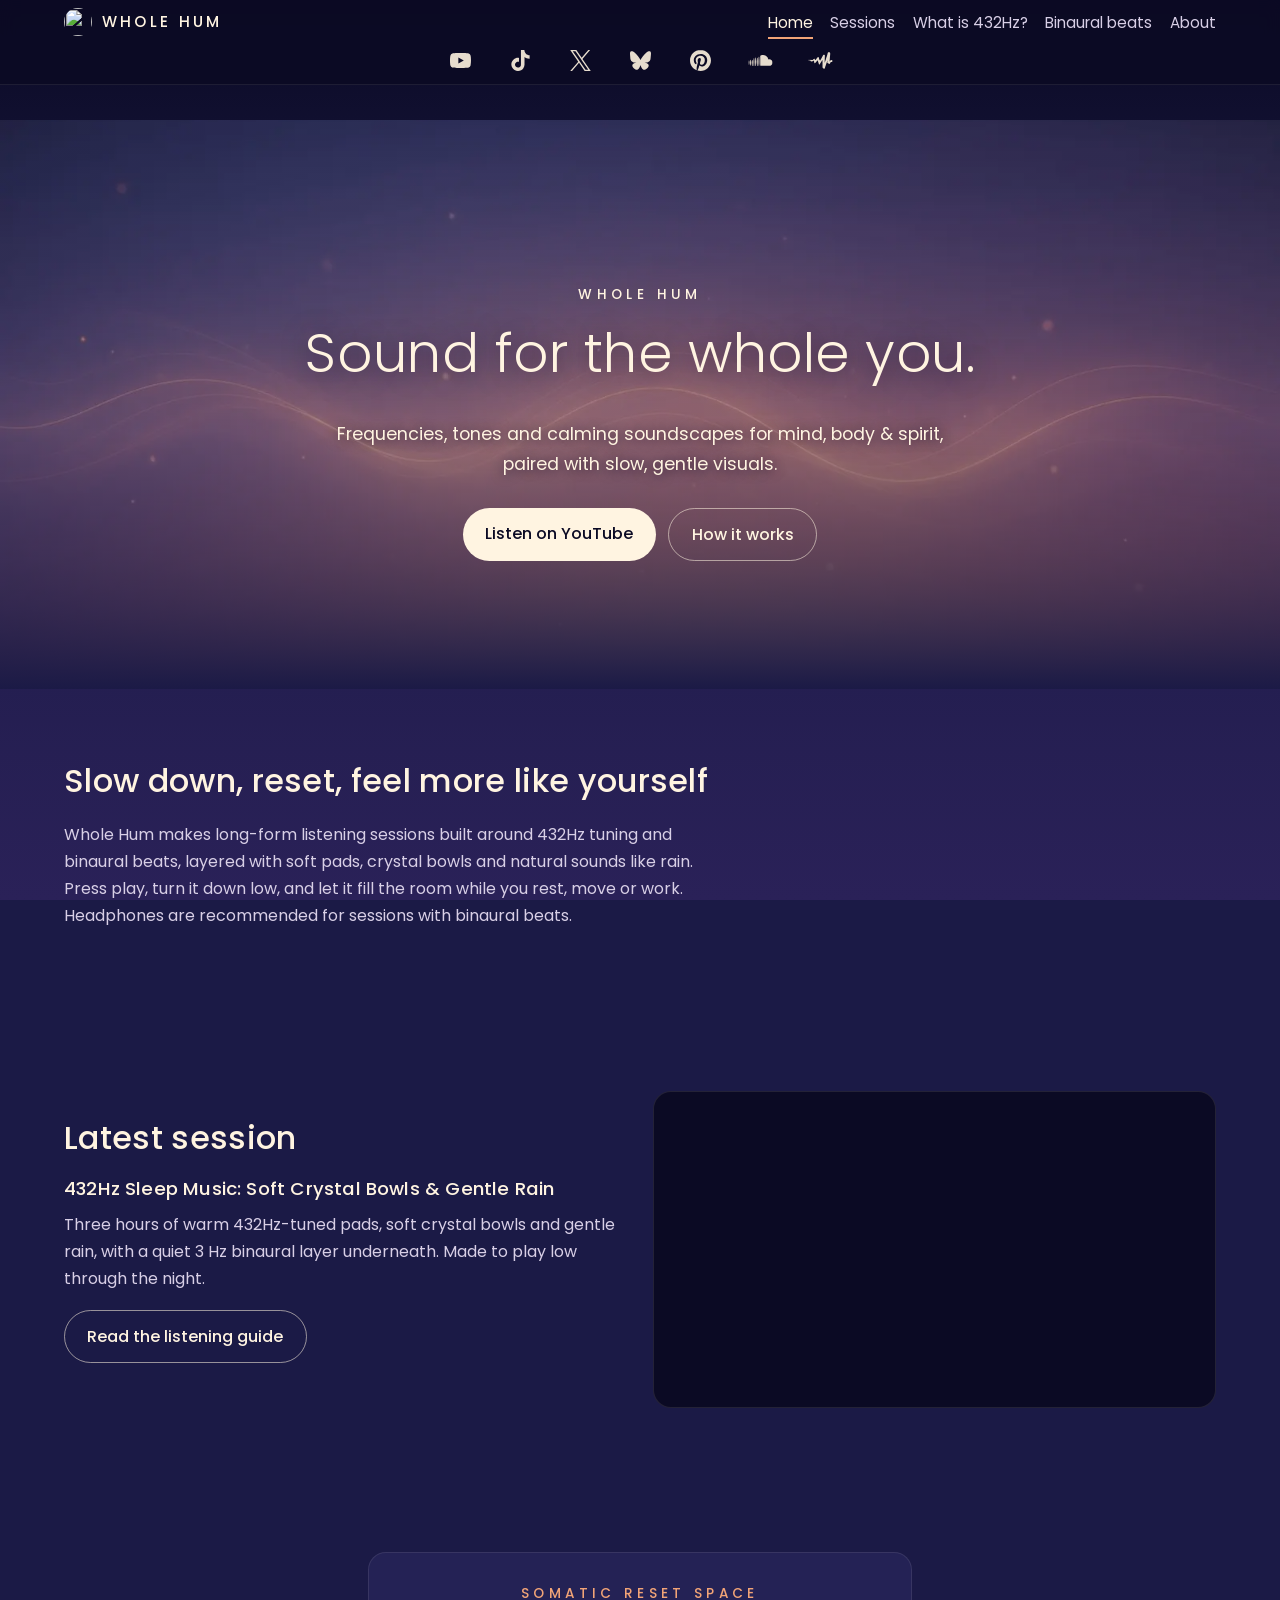
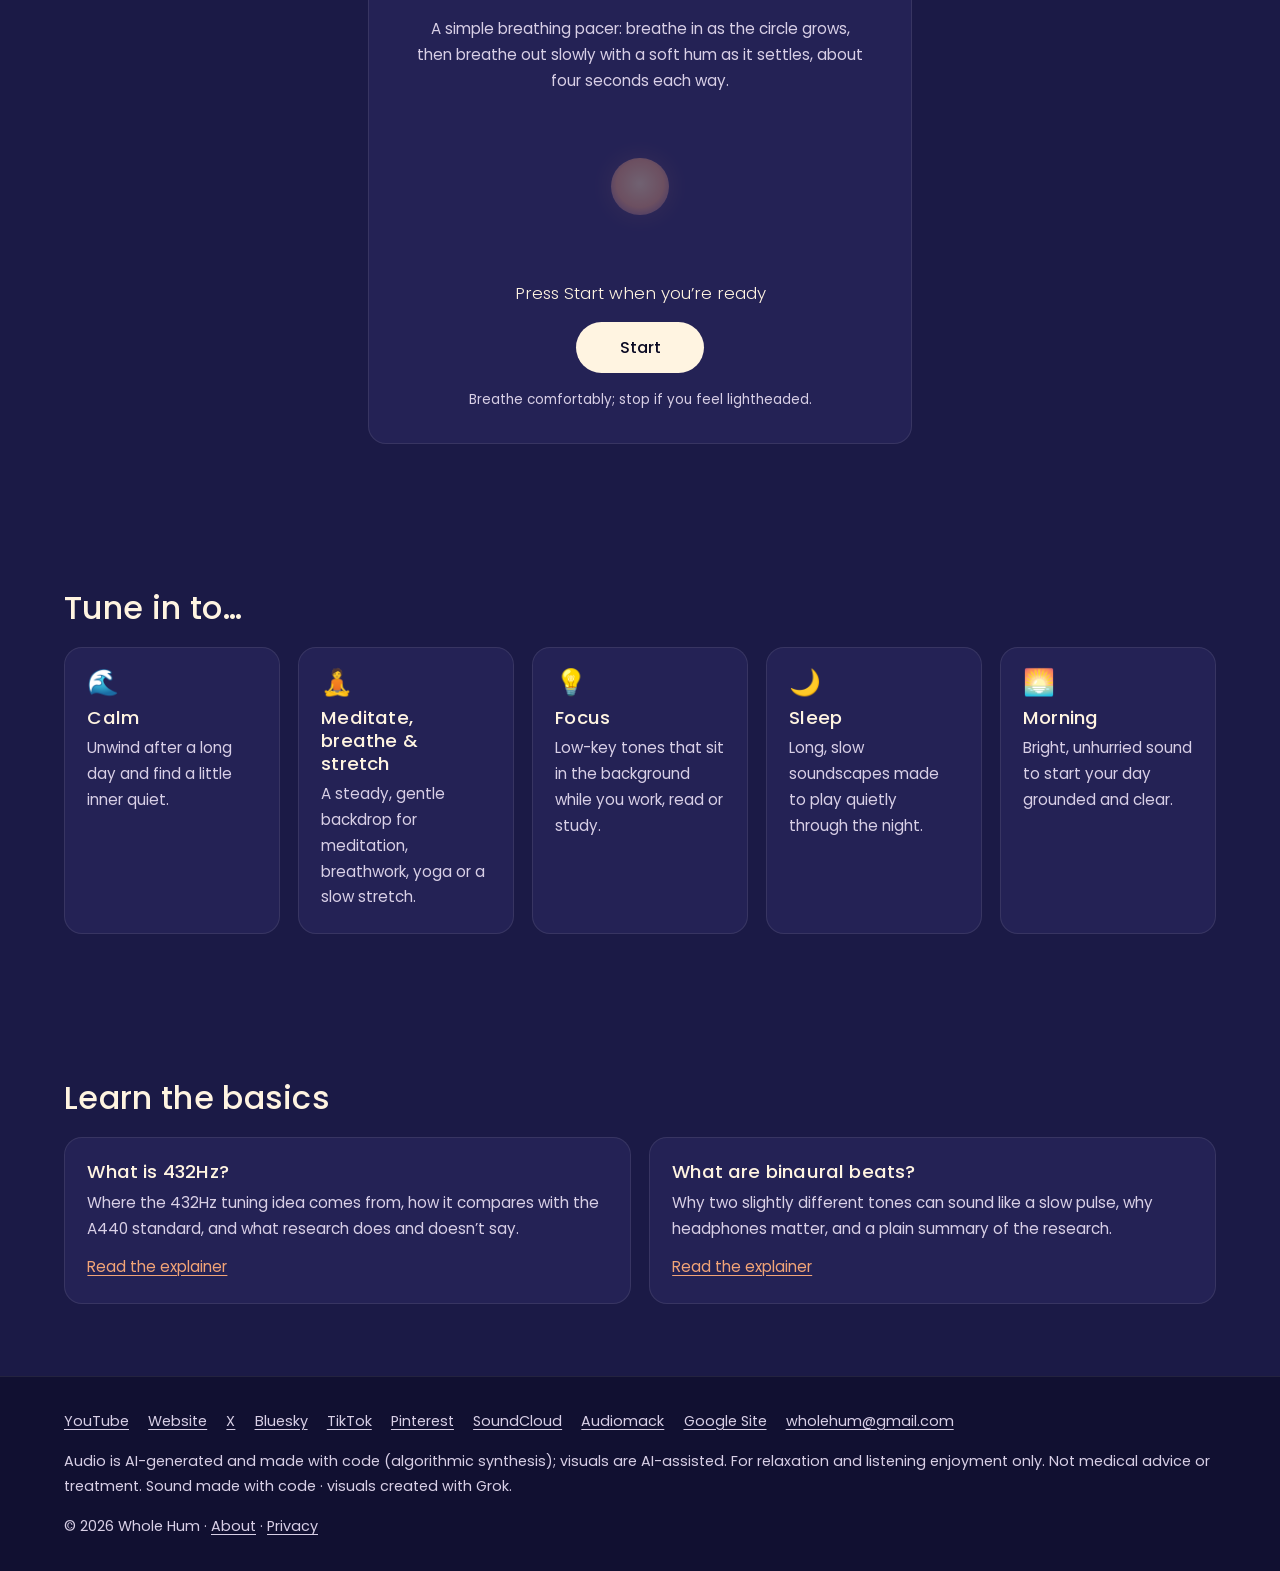
==== commit 4217daff: "Q15 copy: remove Solfeggio, drop 'Delta Waves' from session titles, soften about copy, describe 6->3" ====
--- a/index.html
+++ b/index.html
@@ -59,9 +59,11 @@
 <meta name="twitter:title" content="Whole Hum | 432Hz, Binaural Beats &amp; Calming Sound for Sleep and Focus">
 <meta name="twitter:description" content="Whole Hum makes long, gentle listening sessions with 432Hz tuning, binaural beats, crystal bowls and rain, for calm, meditation, focus, sleep and mornings.">
 <meta name="twitter:image" content="https://wholehum.github.io/assets/img/og-default.jpg">
-<link rel="icon" href="favicon.ico" sizes="48x48">
+<link rel="icon" href="favicon.ico" sizes="16x16 32x32 48x48">
+<link rel="icon" type="image/svg+xml" href="favicon.svg">
 <link rel="icon" type="image/png" sizes="32x32" href="assets/img/icon-32.png">
-<link rel="apple-touch-icon" href="assets/img/icon-180.png">
+<link rel="icon" type="image/png" sizes="16x16" href="assets/img/icon-16.png">
+<link rel="apple-touch-icon" href="apple-touch-icon.png">
 <link rel="manifest" href="site.webmanifest">
 <link rel="preload" href="assets/fonts/poppins-regular.woff2" as="font" type="font/woff2" crossorigin>
 <link rel="stylesheet" href="assets/css/style.css">
@@ -91,7 +93,7 @@
 <a class="skip" href="#main">Skip to content</a>
 <header class="site-header">
   <div class="wrap">
-    <a class="brand" href="index.html"><img src="assets/img/icon-180.png" width="36" height="36" alt="">Whole Hum</a>
+    <a class="brand" href="index.html"><img src="assets/img/logo-smallcut.svg" width="36" height="36" alt="">Whole Hum</a>
     <nav class="nav" aria-label="Main"><ul><li><a href="index.html" aria-current="page">Home</a></li><li><a href="sessions/432hz-deep-sleep.html">Sessions</a></li><li><a href="learn/what-is-432hz.html">What is 432Hz?</a></li><li><a href="learn/what-are-binaural-beats.html">Binaural beats</a></li><li><a href="about.html">About</a></li></ul></nav>
   </div>
   <div class="social-band"><nav class="social-icons" aria-label="Whole Hum on social media"><!-- Glyphs: Simple Icons v16.35.0 (CC0 1.0), https://simpleicons.org --><ul><li><a href="https://www.youtube.com/@wholehum?utm_source=wholehum_site&amp;utm_medium=bio_link&amp;utm_campaign=social_band&amp;utm_content=youtube" rel="me noopener" aria-label="Whole Hum on YouTube" title="YouTube" data-link-platform="youtube" data-link-position="band"><svg viewBox="0 0 24 24" width="24" height="24" aria-hidden="true" focusable="false"><path fill="currentColor" d="M23.498 6.186a3.016 3.016 0 0 0-2.122-2.136C19.505 3.545 12 3.545 12 3.545s-7.505 0-9.377.505A3.017 3.017 0 0 0 .502 6.186C0 8.07 0 12 0 12s0 3.93.502 5.814a3.016 3.016 0 0 0 2.122 2.136c1.871.505 9.376.505 9.376.505s7.505 0 9.377-.505a3.015 3.015 0 0 0 2.122-2.136C24 15.93 24 12 24 12s0-3.93-.502-5.814zM9.545 15.568V8.432L15.818 12l-6.273 3.568z"/></svg></a></li><li><a href="https://www.tiktok.com/@wholehum?utm_source=wholehum_site&amp;utm_medium=bio_link&amp;utm_campaign=social_band&amp;utm_content=tiktok" rel="me noopener" aria-label="Whole Hum on TikTok" title="TikTok" data-link-platform="tiktok" data-link-position="band"><svg viewBox="0 0 24 24" width="24" height="24" aria-hidden="true" focusable="false"><path fill="currentColor" d="M12.525.02c1.31-.02 2.61-.01 3.91-.02.08 1.53.63 3.09 1.75 4.17 1.12 1.11 2.7 1.62 4.24 1.79v4.03c-1.44-.05-2.89-.35-4.2-.97-.57-.26-1.1-.59-1.62-.93-.01 2.92.01 5.84-.02 8.75-.08 1.4-.54 2.79-1.35 3.94-1.31 1.92-3.58 3.17-5.91 3.21-1.43.08-2.86-.31-4.08-1.03-2.02-1.19-3.44-3.37-3.65-5.71-.02-.5-.03-1-.01-1.49.18-1.9 1.12-3.72 2.58-4.96 1.66-1.44 3.98-2.13 6.15-1.72.02 1.48-.04 2.96-.04 4.44-.99-.32-2.15-.23-3.02.37-.63.41-1.11 1.04-1.36 1.75-.21.51-.15 1.07-.14 1.61.24 1.64 1.82 3.02 3.5 2.87 1.12-.01 2.19-.66 2.77-1.61.19-.33.4-.67.41-1.06.1-1.79.06-3.57.07-5.36.01-4.03-.01-8.05.02-12.07z"/></svg></a></li><li><a href="https://x.com/WholeHum?utm_source=wholehum_site&amp;utm_medium=bio_link&amp;utm_campaign=social_band&amp;utm_content=x" rel="me noopener" aria-label="Whole Hum on X" title="X" data-link-platform="x" data-link-position="band"><svg viewBox="0 0 24 24" width="24" height="24" aria-hidden="true" focusable="false"><path fill="currentColor" d="M14.234 10.162 22.977 0h-2.072l-7.591 8.824L7.251 0H.258l9.168 13.343L.258 24H2.33l8.016-9.318L16.749 24h6.993zm-2.837 3.299-.929-1.329L3.076 1.56h3.182l5.965 8.532.929 1.329 7.754 11.09h-3.182z"/></svg></a></li><li><a href="https://bsky.app/profile/wholehum.bsky.social?utm_source=wholehum_site&amp;utm_medium=bio_link&amp;utm_campaign=social_band&amp;utm_content=bluesky" rel="me noopener" aria-label="Whole Hum on Bluesky" title="Bluesky" data-link-platform="bluesky" data-link-position="band"><svg viewBox="0 0 24 24" width="24" height="24" aria-hidden="true" focusable="false"><path fill="currentColor" d="M5.202 2.857C7.954 4.922 10.913 9.11 12 11.358c1.087-2.247 4.046-6.436 6.798-8.501C20.783 1.366 24 .213 24 3.883c0 .732-.42 6.156-.667 7.037-.856 3.061-3.978 3.842-6.755 3.37 4.854.826 6.089 3.562 3.422 6.299-5.065 5.196-7.28-1.304-7.847-2.97-.104-.305-.152-.448-.153-.327 0-.121-.05.022-.153.327-.568 1.666-2.782 8.166-7.847 2.97-2.667-2.737-1.432-5.473 3.422-6.3-2.777.473-5.899-.308-6.755-3.369C.42 10.04 0 4.615 0 3.883c0-3.67 3.217-2.517 5.202-1.026"/></svg></a></li><li><a href="https://www.pinterest.com/wholehum/?utm_source=wholehum_site&amp;utm_medium=bio_link&amp;utm_campaign=social_band&amp;utm_content=pinterest" rel="me noopener" aria-label="Whole Hum on Pinterest" title="Pinterest" data-link-platform="pinterest" data-link-position="band"><svg viewBox="0 0 24 24" width="24" height="24" aria-hidden="true" focusable="false"><path fill="currentColor" d="M12.017 0C5.396 0 .029 5.367.029 11.987c0 5.079 3.158 9.417 7.618 11.162-.105-.949-.199-2.403.041-3.439.219-.937 1.406-5.957 1.406-5.957s-.359-.72-.359-1.781c0-1.663.967-2.911 2.168-2.911 1.024 0 1.518.769 1.518 1.688 0 1.029-.653 2.567-.992 3.992-.285 1.193.6 2.165 1.775 2.165 2.128 0 3.768-2.245 3.768-5.487 0-2.861-2.063-4.869-5.008-4.869-3.41 0-5.409 2.562-5.409 5.199 0 1.033.394 2.143.889 2.741.099.12.112.225.085.345-.09.375-.293 1.199-.334 1.363-.053.225-.172.271-.401.165-1.495-.69-2.433-2.878-2.433-4.646 0-3.776 2.748-7.252 7.92-7.252 4.158 0 7.392 2.967 7.392 6.923 0 4.135-2.607 7.462-6.233 7.462-1.214 0-2.354-.629-2.758-1.379l-.749 2.848c-.269 1.045-1.004 2.352-1.498 3.146 1.123.345 2.306.535 3.55.535 6.607 0 11.985-5.365 11.985-11.987C23.97 5.39 18.592.026 11.985.026L12.017 0z"/></svg></a></li><li class="si-wide"><a href="https://soundcloud.com/wholehum?utm_source=wholehum_site&amp;utm_medium=bio_link&amp;utm_campaign=social_band&amp;utm_content=soundcloud" rel="me noopener" aria-label="Whole Hum on SoundCloud" title="SoundCloud" data-link-platform="soundcloud" data-link-position="band"><svg viewBox="0 0 24 24" width="24" height="24" aria-hidden="true" focusable="false"><path fill="currentColor" d="M23.999 14.165c-.052 1.796-1.612 3.169-3.4 3.169h-8.18a.68.68 0 0 1-.675-.683V7.862a.747.747 0 0 1 .452-.724s.75-.513 2.333-.513a5.364 5.364 0 0 1 2.763.755 5.433 5.433 0 0 1 2.57 3.54c.282-.08.574-.121.868-.12.884 0 1.73.358 2.347.992s.948 1.49.922 2.373ZM10.721 8.421c.247 2.98.427 5.697 0 8.672a.264.264 0 0 1-.53 0c-.395-2.946-.22-5.718 0-8.672a.264.264 0 0 1 .53 0ZM9.072 9.448c.285 2.659.37 4.986-.006 7.655a.277.277 0 0 1-.55 0c-.331-2.63-.256-5.02 0-7.655a.277.277 0 0 1 .556 0Zm-1.663-.257c.27 2.726.39 5.171 0 7.904a.266.266 0 0 1-.532 0c-.38-2.69-.257-5.21 0-7.904a.266.266 0 0 1 .532 0Zm-1.647.77a26.108 26.108 0 0 1-.008 7.147.272.272 0 0 1-.542 0 27.955 27.955 0 0 1 0-7.147.275.275 0 0 1 .55 0Zm-1.67 1.769c.421 1.865.228 3.5-.029 5.388a.257.257 0 0 1-.514 0c-.21-1.858-.398-3.549 0-5.389a.272.272 0 0 1 .543 0Zm-1.655-.273c.388 1.897.26 3.508-.01 5.412-.026.28-.514.283-.54 0-.244-1.878-.347-3.54-.01-5.412a.283.283 0 0 1 .56 0Zm-1.668.911c.4 1.268.257 2.292-.026 3.572a.257.257 0 0 1-.514 0c-.241-1.262-.354-2.312-.023-3.572a.283.283 0 0 1 .563 0Z"/></svg></a></li><li class="si-wide"><a href="https://audiomack.com/wholehum?utm_source=wholehum_site&amp;utm_medium=bio_link&amp;utm_campaign=social_band&amp;utm_content=audiomack" rel="me noopener" aria-label="Whole Hum on Audiomack" title="Audiomack" data-link-platform="audiomack" data-link-position="band"><svg viewBox="0 0 24 24" width="24" height="24" aria-hidden="true" focusable="false"><path fill="currentColor" d="M.331 11.378s.5418-.089.765.1439c.2234.2332.077.7156-.2195.7237-.2965.01-.5705.063-.765-.1439-.1946-.2066-.1424-.6218.2195-.7237m5.881 3.2925c-.0522.01-.1075-.018-.164-.059-.3884-.5413-.5287-2.3923-.707-2.5025-.185-.1144-.8545 1.0255-2.1862.903-.5569-.051-1.1236-.4121-1.4573-.662.031-.4206.0364-1.4027.8659-1.0833.5038.1939 1.3667.7266 2.1245-.23.8378-1.0579 1.2999-.7506 1.577-.5206.2771.23.0925 1.4259.5058 1.0916.4133-.3343 2.082-2.4103 2.082-2.4103s1.292-1.303 1.4898.067c.1979 1.3698 1.0403 2.8877 1.2635 2.8445.2234-.043 2.8223-5.3253 3.1945-5.666.3722-.3409 1.6252-.2961 1.5657.5781-.0596.8742-.1871 6.308-.1871 6.308s-.147 1.5311.0924.7128c.0992-.3392.206-.6453.3392-1.0024.6414-2.0534 1.734-5.5613 2.2784-7.3688.1252-.4325.233-.8037.3166-1.0891l.0001-.0008a3.5925 3.5925 0 0 1 .0973-.3305c.0455-.1532.0763-.2546.0858-.2813.0243-.068.0925-.1192.1884-.157.0962-.061.1995-.064.3165-.067.3021-.027.6907.012 1.0401.1119.1018 0 .2125.037.3172.1118v.0001s.0063 0 .0151.01c.0023 0 .0048 0 .0073.01.0219.015.0573.045.0983.095.0012 0 .0025 0 .004.01.017.021.0341.045.0515.073.1952.2863.315.814.1948 1.7498-.2996 2.3354-.5316 7.1397-.5316 7.1397s-.0461.2298.4353-.782c.0167-.035.0383-.066.058-.098.026-.017.0552-.042.0913-.085.2974-.3546 1.0968-.5629 1.6512-.5586.2336.028.4293.087.5462.1609.2188.333.0897 1.562.0897 1.562-.4612.043-1.3403.2908-1.6519.3366-.3118.046-.7852 2.0699-1.4433 1.8629-.6581-.2069-2.1246-1.1268-2.1246-1.2533 0-.1102.1152-1.4546.1453-1.8016.0022-.024.004-.046.0058-.068a.152.152 0 0 1 .0014-.014l-.0002.0003c.0213-.2733.0023-.3927-.1239-.1199-.1086.2346-.581 1.7359-1.1078 3.3709-.0556.1429-1.0511 3.1558-1.1818 3.5231-.156.4261-.287.7523-.3776.921-.1378.1867-.3234.3036-.5826.2252-.6465-.1954-1.4654-1.0889-1.473-1.3106-.0155-1.2503.0608-7.973-.2423-7.4127-.311.5744-2.73 4.5608-2.73 4.5608-.0405.01-.0705.01-.1062.01-.1712-.019-.4366-.074-.51-.2384-.004-.01-.0094-.018-.0129-.028-.0035-.01-.0075-.022-.0135-.04-.0329-.1097-.0463-.2289-.0753-.3265-.1082-.3652-.2813-.8886-.463-1.421-.2784-.9079-.5654-1.8366-.6127-1.9391-.0923-.2007-.2268-.116-.3475-.0002-.54.458-1.6868 2.4793-2.7225 2.5898"/></svg></a></li></ul></nav></div>
@@ -110,7 +112,7 @@
 <section aria-labelledby="intro-title">
   <div class="wrap">
     <h2 id="intro-title">Slow down, reset, feel more like yourself</h2>
-    <p class="section-intro">Whole Hum makes long-form listening sessions built around 432Hz tuning, Solfeggio tones and binaural beats, layered with soft pads, crystal bowls and natural sounds like rain. Press play, turn it down low, and let it fill the room while you rest, move or work. Headphones are recommended for sessions with binaural beats.</p>
+    <p class="section-intro">Whole Hum makes long-form listening sessions built around 432Hz tuning and binaural beats, layered with soft pads, crystal bowls and natural sounds like rain. Press play, turn it down low, and let it fill the room while you rest, move or work. Headphones are recommended for sessions with binaural beats.</p>
   </div>
 </section>
 
@@ -161,7 +163,7 @@
 <footer class="site-footer">
   <div class="wrap">
     <nav aria-label="Whole Hum elsewhere"><ul><li><a href="https://www.youtube.com/@wholehum" rel="me noopener">YouTube</a></li><li><a href="https://wholehum.github.io/" rel="me noopener">Website</a></li><li><a href="https://x.com/WholeHum" rel="me noopener">X</a></li><li><a href="https://bsky.app/profile/wholehum.bsky.social" rel="me noopener">Bluesky</a></li><li><a href="https://www.tiktok.com/@wholehum" rel="me noopener">TikTok</a></li><li><a href="https://www.pinterest.com/wholehum/" rel="me noopener">Pinterest</a></li><li><a href="https://soundcloud.com/wholehum" rel="me noopener">SoundCloud</a></li><li><a href="https://audiomack.com/wholehum" rel="me noopener">Audiomack</a></li><li><a href="https://sites.google.com/view/wholehum?utm_source=wholehum_site&amp;utm_medium=bio_link&amp;utm_campaign=site_footer&amp;utm_content=google_site" rel="me noopener" data-link-platform="google_site" data-link-position="footer">Google Site</a></li><li><a href="mailto:wholehum@gmail.com" data-link-platform="email" data-link-position="footer">wholehum@gmail.com</a></li></ul></nav>
-    <p>Audio is AI-generated and made with code (algorithmic synthesis); visuals are AI-assisted. For relaxation and listening enjoyment only. Not medical advice or treatment. Visuals created with Grok.</p>
+    <p>Audio is AI-generated and made with code (algorithmic synthesis); visuals are AI-assisted. For relaxation and listening enjoyment only. Not medical advice or treatment. Sound made with code · visuals created with Grok.</p>
     <p>&copy; 2026 Whole Hum &middot; <a href="about.html">About</a> &middot; <a href="privacy.html">Privacy</a></p>
   </div>
 </footer>
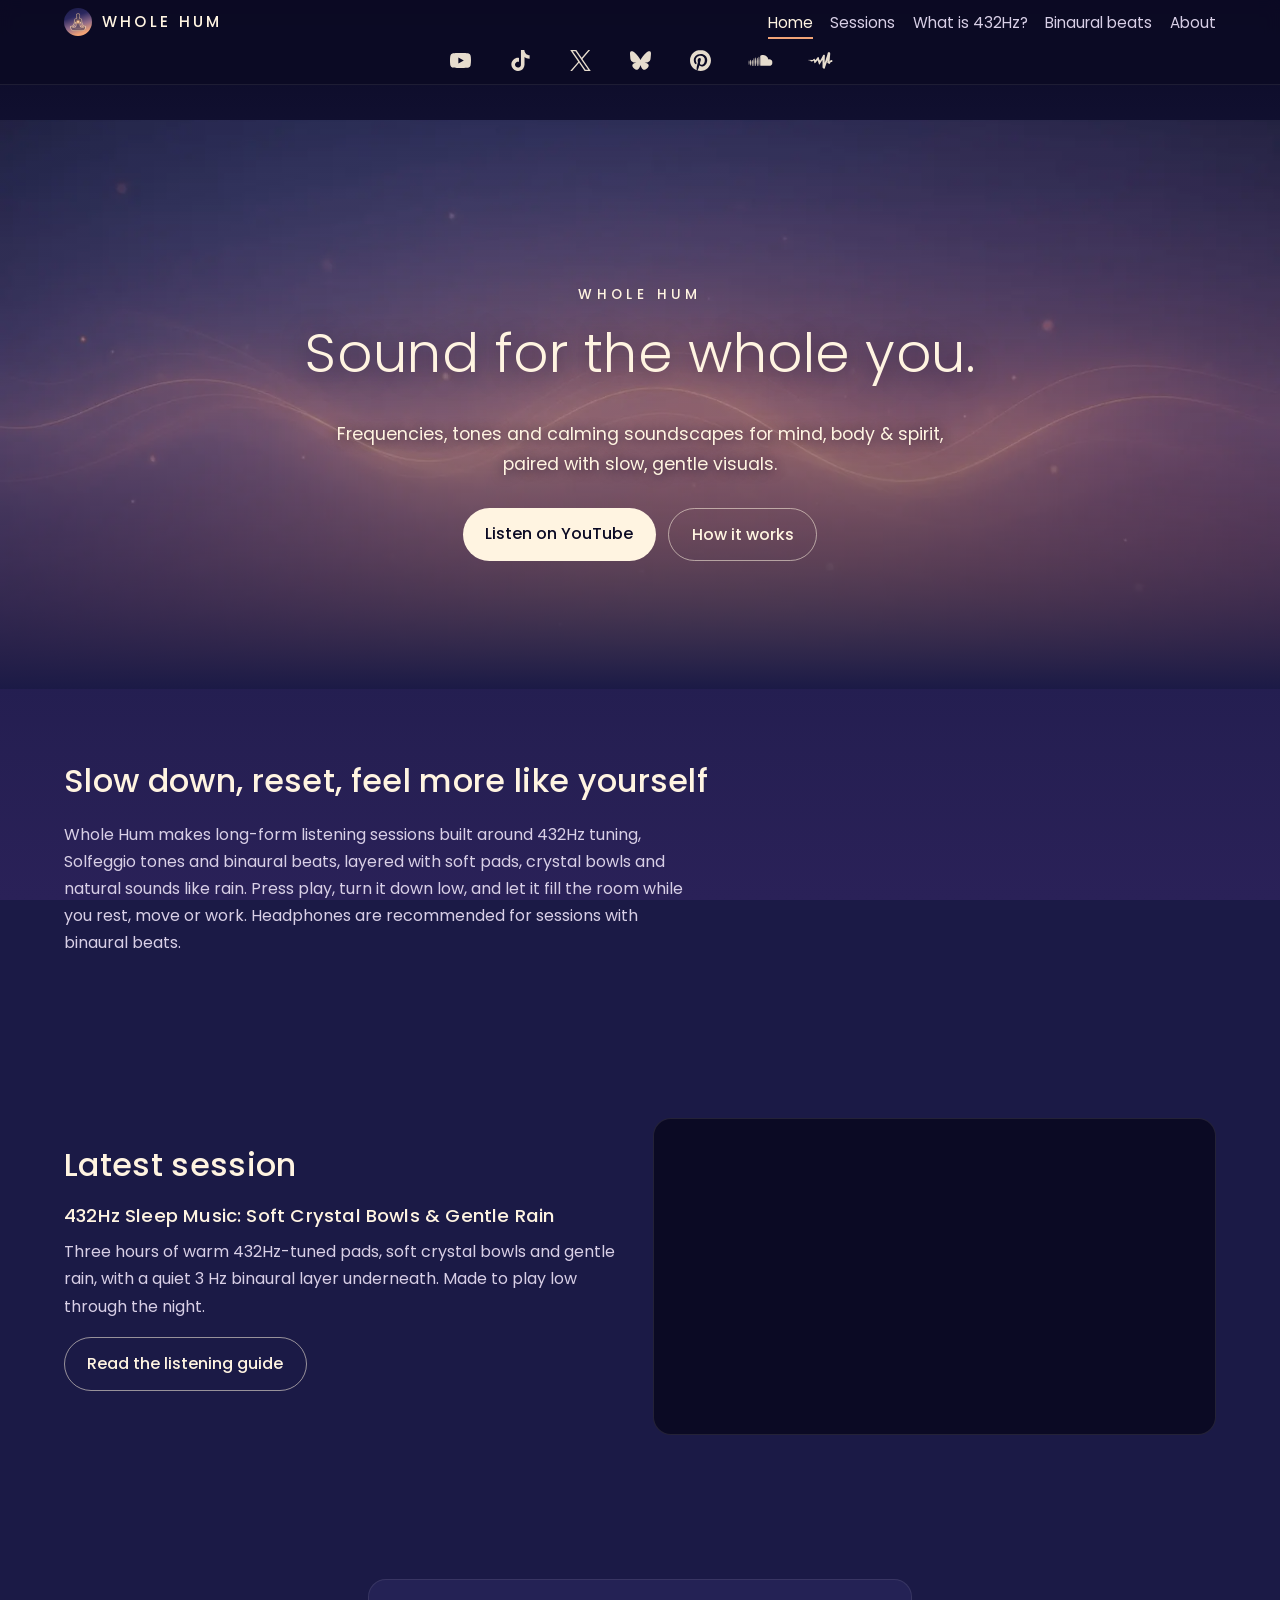
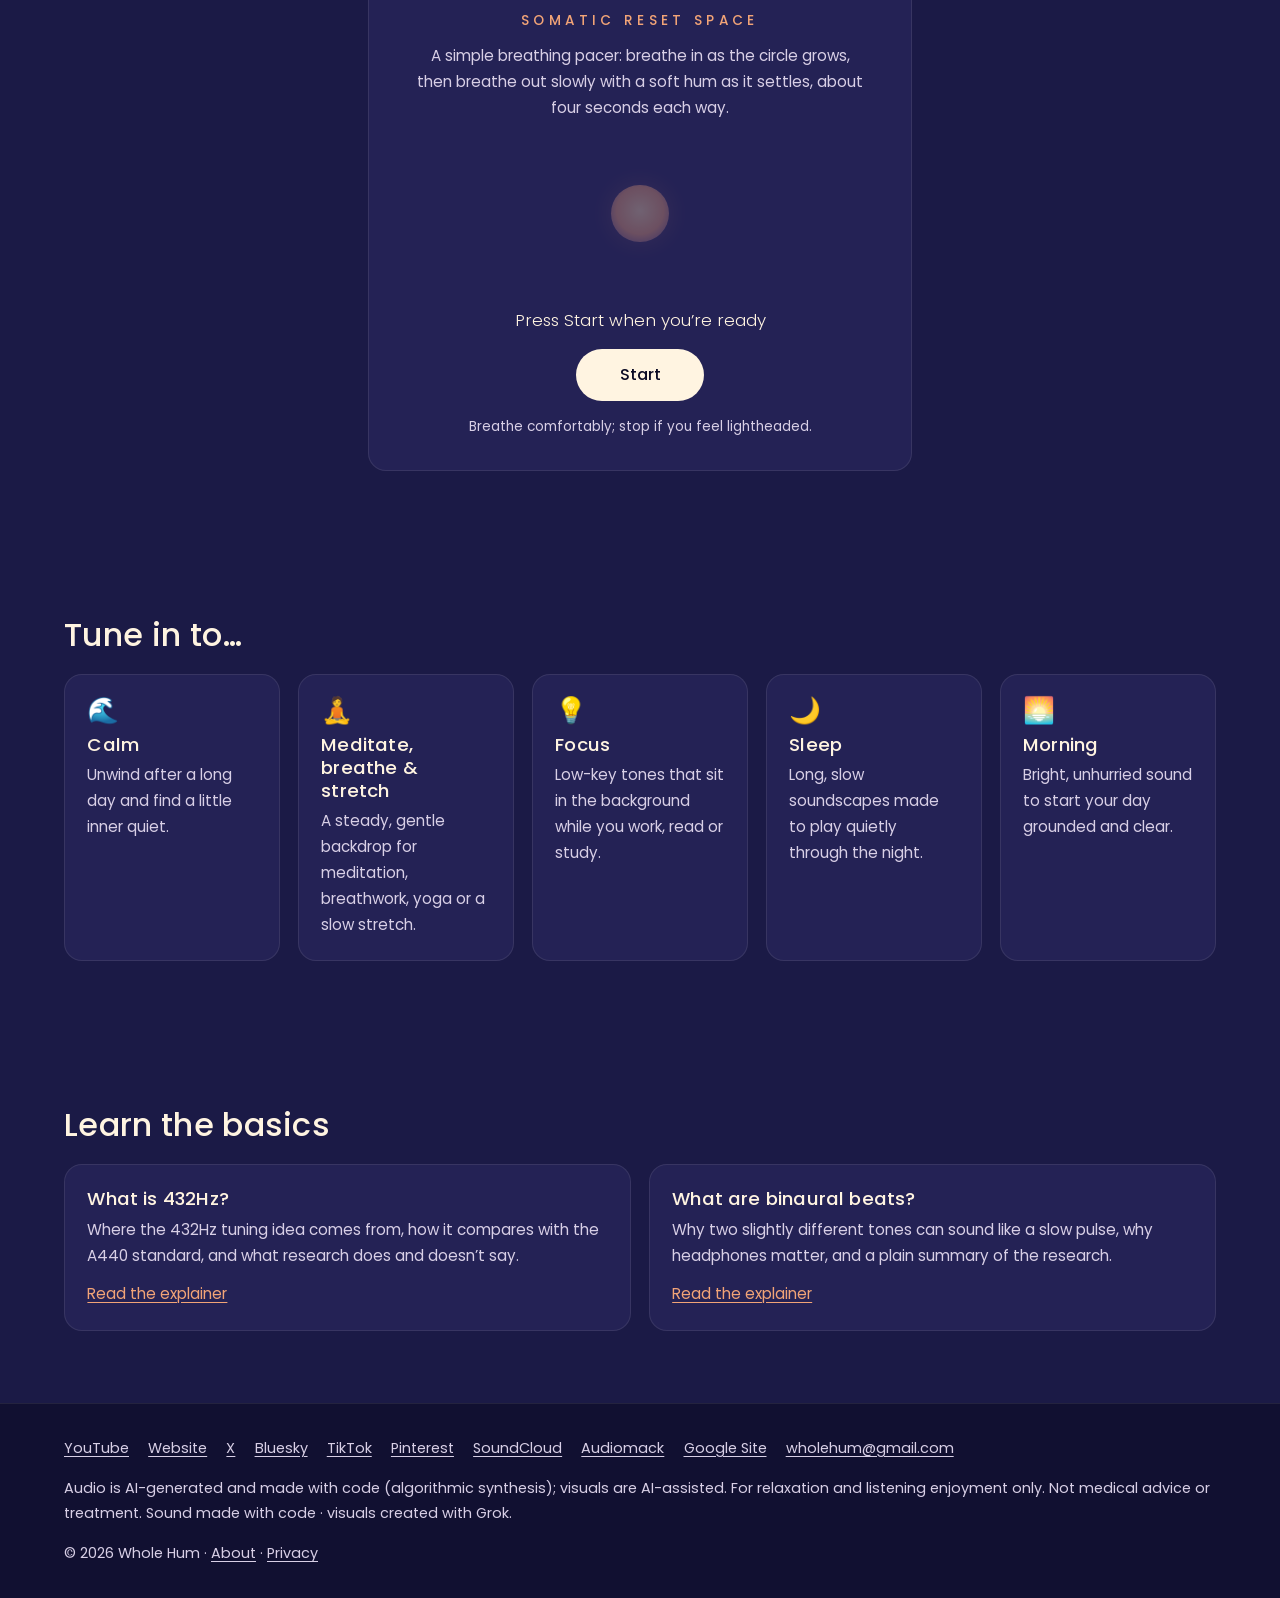
==== commit 9cb6c85c: "Q21: Whole Hum favicon set from brand kit v1.0 (the owner approved 8:42 AM ET Oct 23 via Boss; Craig" ====
--- a/index.html
+++ b/index.html
@@ -93,7 +93,7 @@
 <a class="skip" href="#main">Skip to content</a>
 <header class="site-header">
   <div class="wrap">
-    <a class="brand" href="index.html"><img src="assets/img/logo-smallcut.svg" width="36" height="36" alt="">Whole Hum</a>
+    <a class="brand" href="index.html"><img src="assets/img/icon-180.png" width="36" height="36" alt="">Whole Hum</a>
     <nav class="nav" aria-label="Main"><ul><li><a href="index.html" aria-current="page">Home</a></li><li><a href="sessions/432hz-deep-sleep.html">Sessions</a></li><li><a href="learn/what-is-432hz.html">What is 432Hz?</a></li><li><a href="learn/what-are-binaural-beats.html">Binaural beats</a></li><li><a href="about.html">About</a></li></ul></nav>
   </div>
   <div class="social-band"><nav class="social-icons" aria-label="Whole Hum on social media"><!-- Glyphs: Simple Icons v16.35.0 (CC0 1.0), https://simpleicons.org --><ul><li><a href="https://www.youtube.com/@wholehum?utm_source=wholehum_site&amp;utm_medium=bio_link&amp;utm_campaign=social_band&amp;utm_content=youtube" rel="me noopener" aria-label="Whole Hum on YouTube" title="YouTube" data-link-platform="youtube" data-link-position="band"><svg viewBox="0 0 24 24" width="24" height="24" aria-hidden="true" focusable="false"><path fill="currentColor" d="M23.498 6.186a3.016 3.016 0 0 0-2.122-2.136C19.505 3.545 12 3.545 12 3.545s-7.505 0-9.377.505A3.017 3.017 0 0 0 .502 6.186C0 8.07 0 12 0 12s0 3.93.502 5.814a3.016 3.016 0 0 0 2.122 2.136c1.871.505 9.376.505 9.376.505s7.505 0 9.377-.505a3.015 3.015 0 0 0 2.122-2.136C24 15.93 24 12 24 12s0-3.93-.502-5.814zM9.545 15.568V8.432L15.818 12l-6.273 3.568z"/></svg></a></li><li><a href="https://www.tiktok.com/@wholehum?utm_source=wholehum_site&amp;utm_medium=bio_link&amp;utm_campaign=social_band&amp;utm_content=tiktok" rel="me noopener" aria-label="Whole Hum on TikTok" title="TikTok" data-link-platform="tiktok" data-link-position="band"><svg viewBox="0 0 24 24" width="24" height="24" aria-hidden="true" focusable="false"><path fill="currentColor" d="M12.525.02c1.31-.02 2.61-.01 3.91-.02.08 1.53.63 3.09 1.75 4.17 1.12 1.11 2.7 1.62 4.24 1.79v4.03c-1.44-.05-2.89-.35-4.2-.97-.57-.26-1.1-.59-1.62-.93-.01 2.92.01 5.84-.02 8.75-.08 1.4-.54 2.79-1.35 3.94-1.31 1.92-3.58 3.17-5.91 3.21-1.43.08-2.86-.31-4.08-1.03-2.02-1.19-3.44-3.37-3.65-5.71-.02-.5-.03-1-.01-1.49.18-1.9 1.12-3.72 2.58-4.96 1.66-1.44 3.98-2.13 6.15-1.72.02 1.48-.04 2.96-.04 4.44-.99-.32-2.15-.23-3.02.37-.63.41-1.11 1.04-1.36 1.75-.21.51-.15 1.07-.14 1.61.24 1.64 1.82 3.02 3.5 2.87 1.12-.01 2.19-.66 2.77-1.61.19-.33.4-.67.41-1.06.1-1.79.06-3.57.07-5.36.01-4.03-.01-8.05.02-12.07z"/></svg></a></li><li><a href="https://x.com/WholeHum?utm_source=wholehum_site&amp;utm_medium=bio_link&amp;utm_campaign=social_band&amp;utm_content=x" rel="me noopener" aria-label="Whole Hum on X" title="X" data-link-platform="x" data-link-position="band"><svg viewBox="0 0 24 24" width="24" height="24" aria-hidden="true" focusable="false"><path fill="currentColor" d="M14.234 10.162 22.977 0h-2.072l-7.591 8.824L7.251 0H.258l9.168 13.343L.258 24H2.33l8.016-9.318L16.749 24h6.993zm-2.837 3.299-.929-1.329L3.076 1.56h3.182l5.965 8.532.929 1.329 7.754 11.09h-3.182z"/></svg></a></li><li><a href="https://bsky.app/profile/wholehum.bsky.social?utm_source=wholehum_site&amp;utm_medium=bio_link&amp;utm_campaign=social_band&amp;utm_content=bluesky" rel="me noopener" aria-label="Whole Hum on Bluesky" title="Bluesky" data-link-platform="bluesky" data-link-position="band"><svg viewBox="0 0 24 24" width="24" height="24" aria-hidden="true" focusable="false"><path fill="currentColor" d="M5.202 2.857C7.954 4.922 10.913 9.11 12 11.358c1.087-2.247 4.046-6.436 6.798-8.501C20.783 1.366 24 .213 24 3.883c0 .732-.42 6.156-.667 7.037-.856 3.061-3.978 3.842-6.755 3.37 4.854.826 6.089 3.562 3.422 6.299-5.065 5.196-7.28-1.304-7.847-2.97-.104-.305-.152-.448-.153-.327 0-.121-.05.022-.153.327-.568 1.666-2.782 8.166-7.847 2.97-2.667-2.737-1.432-5.473 3.422-6.3-2.777.473-5.899-.308-6.755-3.369C.42 10.04 0 4.615 0 3.883c0-3.67 3.217-2.517 5.202-1.026"/></svg></a></li><li><a href="https://www.pinterest.com/wholehum/?utm_source=wholehum_site&amp;utm_medium=bio_link&amp;utm_campaign=social_band&amp;utm_content=pinterest" rel="me noopener" aria-label="Whole Hum on Pinterest" title="Pinterest" data-link-platform="pinterest" data-link-position="band"><svg viewBox="0 0 24 24" width="24" height="24" aria-hidden="true" focusable="false"><path fill="currentColor" d="M12.017 0C5.396 0 .029 5.367.029 11.987c0 5.079 3.158 9.417 7.618 11.162-.105-.949-.199-2.403.041-3.439.219-.937 1.406-5.957 1.406-5.957s-.359-.72-.359-1.781c0-1.663.967-2.911 2.168-2.911 1.024 0 1.518.769 1.518 1.688 0 1.029-.653 2.567-.992 3.992-.285 1.193.6 2.165 1.775 2.165 2.128 0 3.768-2.245 3.768-5.487 0-2.861-2.063-4.869-5.008-4.869-3.41 0-5.409 2.562-5.409 5.199 0 1.033.394 2.143.889 2.741.099.12.112.225.085.345-.09.375-.293 1.199-.334 1.363-.053.225-.172.271-.401.165-1.495-.69-2.433-2.878-2.433-4.646 0-3.776 2.748-7.252 7.92-7.252 4.158 0 7.392 2.967 7.392 6.923 0 4.135-2.607 7.462-6.233 7.462-1.214 0-2.354-.629-2.758-1.379l-.749 2.848c-.269 1.045-1.004 2.352-1.498 3.146 1.123.345 2.306.535 3.55.535 6.607 0 11.985-5.365 11.985-11.987C23.97 5.39 18.592.026 11.985.026L12.017 0z"/></svg></a></li><li class="si-wide"><a href="https://soundcloud.com/wholehum?utm_source=wholehum_site&amp;utm_medium=bio_link&amp;utm_campaign=social_band&amp;utm_content=soundcloud" rel="me noopener" aria-label="Whole Hum on SoundCloud" title="SoundCloud" data-link-platform="soundcloud" data-link-position="band"><svg viewBox="0 0 24 24" width="24" height="24" aria-hidden="true" focusable="false"><path fill="currentColor" d="M23.999 14.165c-.052 1.796-1.612 3.169-3.4 3.169h-8.18a.68.68 0 0 1-.675-.683V7.862a.747.747 0 0 1 .452-.724s.75-.513 2.333-.513a5.364 5.364 0 0 1 2.763.755 5.433 5.433 0 0 1 2.57 3.54c.282-.08.574-.121.868-.12.884 0 1.73.358 2.347.992s.948 1.49.922 2.373ZM10.721 8.421c.247 2.98.427 5.697 0 8.672a.264.264 0 0 1-.53 0c-.395-2.946-.22-5.718 0-8.672a.264.264 0 0 1 .53 0ZM9.072 9.448c.285 2.659.37 4.986-.006 7.655a.277.277 0 0 1-.55 0c-.331-2.63-.256-5.02 0-7.655a.277.277 0 0 1 .556 0Zm-1.663-.257c.27 2.726.39 5.171 0 7.904a.266.266 0 0 1-.532 0c-.38-2.69-.257-5.21 0-7.904a.266.266 0 0 1 .532 0Zm-1.647.77a26.108 26.108 0 0 1-.008 7.147.272.272 0 0 1-.542 0 27.955 27.955 0 0 1 0-7.147.275.275 0 0 1 .55 0Zm-1.67 1.769c.421 1.865.228 3.5-.029 5.388a.257.257 0 0 1-.514 0c-.21-1.858-.398-3.549 0-5.389a.272.272 0 0 1 .543 0Zm-1.655-.273c.388 1.897.26 3.508-.01 5.412-.026.28-.514.283-.54 0-.244-1.878-.347-3.54-.01-5.412a.283.283 0 0 1 .56 0Zm-1.668.911c.4 1.268.257 2.292-.026 3.572a.257.257 0 0 1-.514 0c-.241-1.262-.354-2.312-.023-3.572a.283.283 0 0 1 .563 0Z"/></svg></a></li><li class="si-wide"><a href="https://audiomack.com/wholehum?utm_source=wholehum_site&amp;utm_medium=bio_link&amp;utm_campaign=social_band&amp;utm_content=audiomack" rel="me noopener" aria-label="Whole Hum on Audiomack" title="Audiomack" data-link-platform="audiomack" data-link-position="band"><svg viewBox="0 0 24 24" width="24" height="24" aria-hidden="true" focusable="false"><path fill="currentColor" d="M.331 11.378s.5418-.089.765.1439c.2234.2332.077.7156-.2195.7237-.2965.01-.5705.063-.765-.1439-.1946-.2066-.1424-.6218.2195-.7237m5.881 3.2925c-.0522.01-.1075-.018-.164-.059-.3884-.5413-.5287-2.3923-.707-2.5025-.185-.1144-.8545 1.0255-2.1862.903-.5569-.051-1.1236-.4121-1.4573-.662.031-.4206.0364-1.4027.8659-1.0833.5038.1939 1.3667.7266 2.1245-.23.8378-1.0579 1.2999-.7506 1.577-.5206.2771.23.0925 1.4259.5058 1.0916.4133-.3343 2.082-2.4103 2.082-2.4103s1.292-1.303 1.4898.067c.1979 1.3698 1.0403 2.8877 1.2635 2.8445.2234-.043 2.8223-5.3253 3.1945-5.666.3722-.3409 1.6252-.2961 1.5657.5781-.0596.8742-.1871 6.308-.1871 6.308s-.147 1.5311.0924.7128c.0992-.3392.206-.6453.3392-1.0024.6414-2.0534 1.734-5.5613 2.2784-7.3688.1252-.4325.233-.8037.3166-1.0891l.0001-.0008a3.5925 3.5925 0 0 1 .0973-.3305c.0455-.1532.0763-.2546.0858-.2813.0243-.068.0925-.1192.1884-.157.0962-.061.1995-.064.3165-.067.3021-.027.6907.012 1.0401.1119.1018 0 .2125.037.3172.1118v.0001s.0063 0 .0151.01c.0023 0 .0048 0 .0073.01.0219.015.0573.045.0983.095.0012 0 .0025 0 .004.01.017.021.0341.045.0515.073.1952.2863.315.814.1948 1.7498-.2996 2.3354-.5316 7.1397-.5316 7.1397s-.0461.2298.4353-.782c.0167-.035.0383-.066.058-.098.026-.017.0552-.042.0913-.085.2974-.3546 1.0968-.5629 1.6512-.5586.2336.028.4293.087.5462.1609.2188.333.0897 1.562.0897 1.562-.4612.043-1.3403.2908-1.6519.3366-.3118.046-.7852 2.0699-1.4433 1.8629-.6581-.2069-2.1246-1.1268-2.1246-1.2533 0-.1102.1152-1.4546.1453-1.8016.0022-.024.004-.046.0058-.068a.152.152 0 0 1 .0014-.014l-.0002.0003c.0213-.2733.0023-.3927-.1239-.1199-.1086.2346-.581 1.7359-1.1078 3.3709-.0556.1429-1.0511 3.1558-1.1818 3.5231-.156.4261-.287.7523-.3776.921-.1378.1867-.3234.3036-.5826.2252-.6465-.1954-1.4654-1.0889-1.473-1.3106-.0155-1.2503.0608-7.973-.2423-7.4127-.311.5744-2.73 4.5608-2.73 4.5608-.0405.01-.0705.01-.1062.01-.1712-.019-.4366-.074-.51-.2384-.004-.01-.0094-.018-.0129-.028-.0035-.01-.0075-.022-.0135-.04-.0329-.1097-.0463-.2289-.0753-.3265-.1082-.3652-.2813-.8886-.463-1.421-.2784-.9079-.5654-1.8366-.6127-1.9391-.0923-.2007-.2268-.116-.3475-.0002-.54.458-1.6868 2.4793-2.7225 2.5898"/></svg></a></li></ul></nav></div>
@@ -112,7 +112,7 @@
 <section aria-labelledby="intro-title">
   <div class="wrap">
     <h2 id="intro-title">Slow down, reset, feel more like yourself</h2>
-    <p class="section-intro">Whole Hum makes long-form listening sessions built around 432Hz tuning and binaural beats, layered with soft pads, crystal bowls and natural sounds like rain. Press play, turn it down low, and let it fill the room while you rest, move or work. Headphones are recommended for sessions with binaural beats.</p>
+    <p class="section-intro">Whole Hum makes long-form listening sessions built around 432Hz tuning, Solfeggio tones and binaural beats, layered with soft pads, crystal bowls and natural sounds like rain. Press play, turn it down low, and let it fill the room while you rest, move or work. Headphones are recommended for sessions with binaural beats.</p>
   </div>
 </section>
 
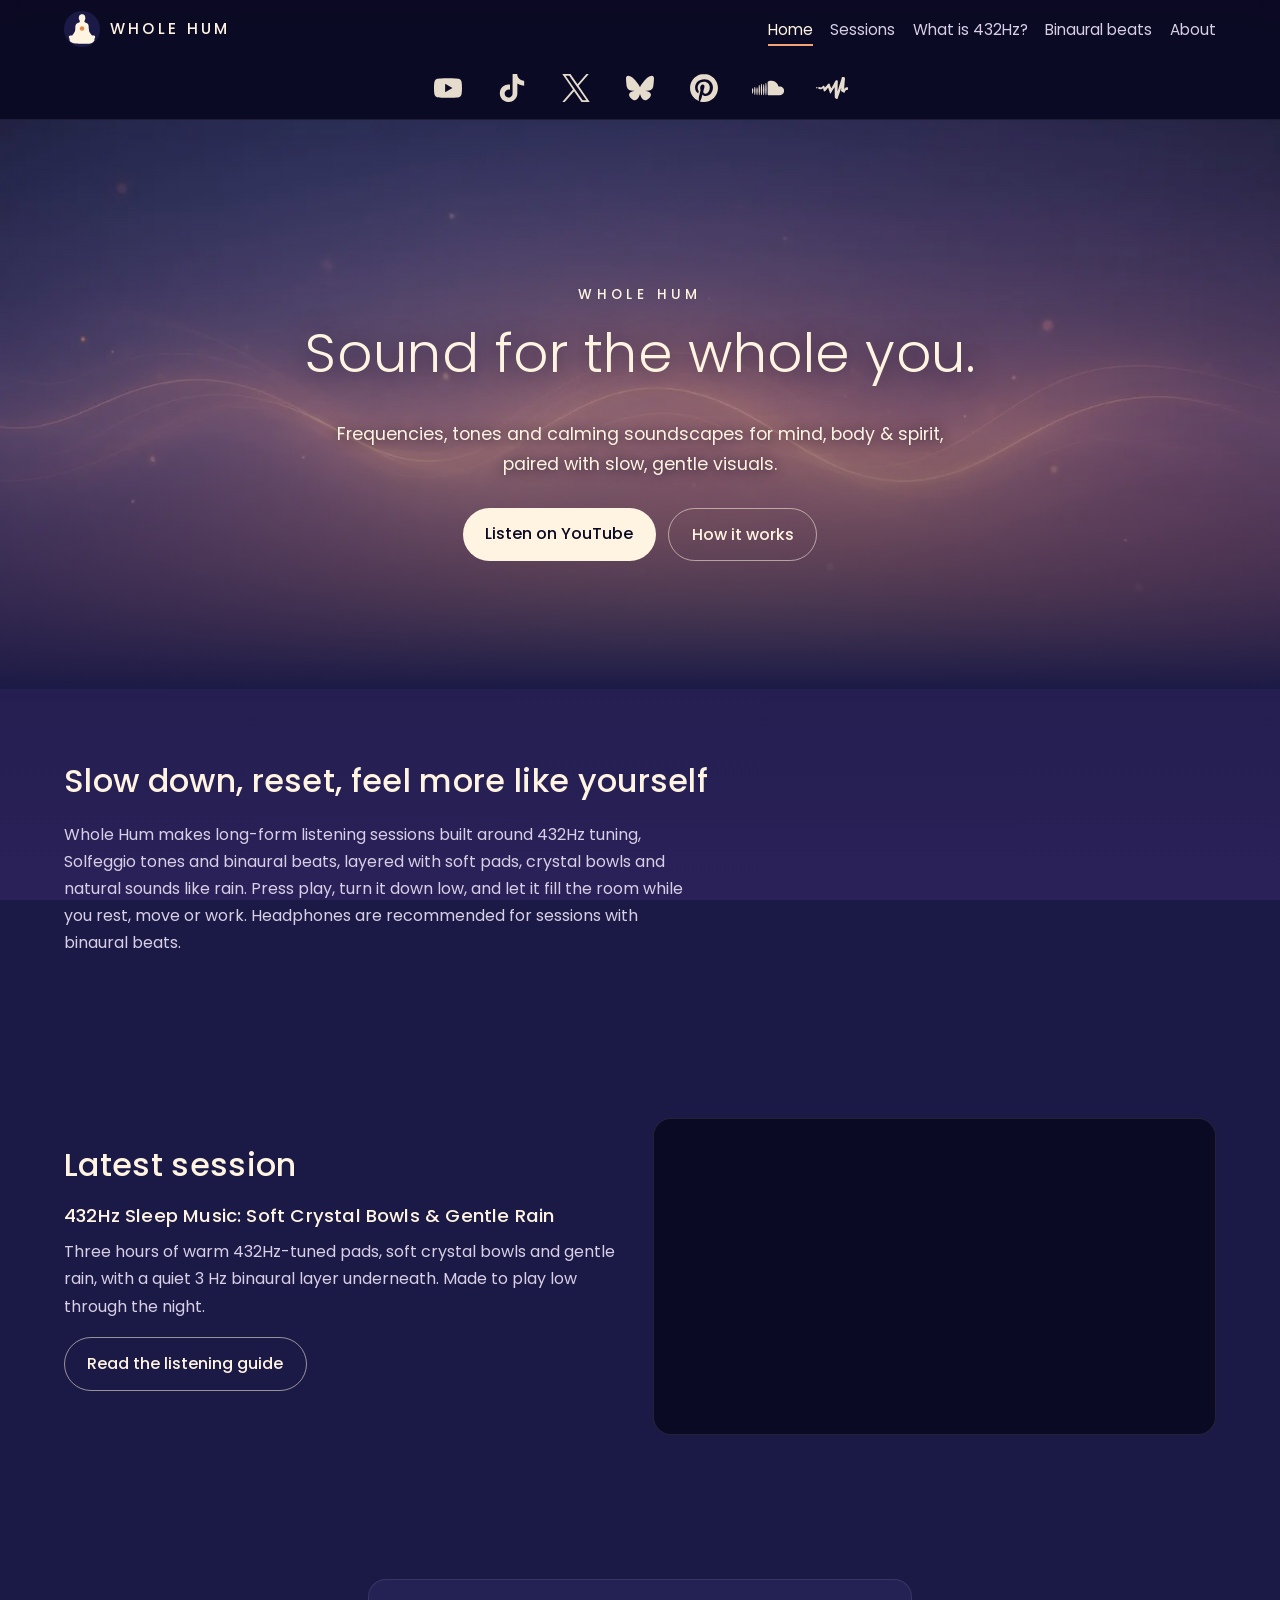
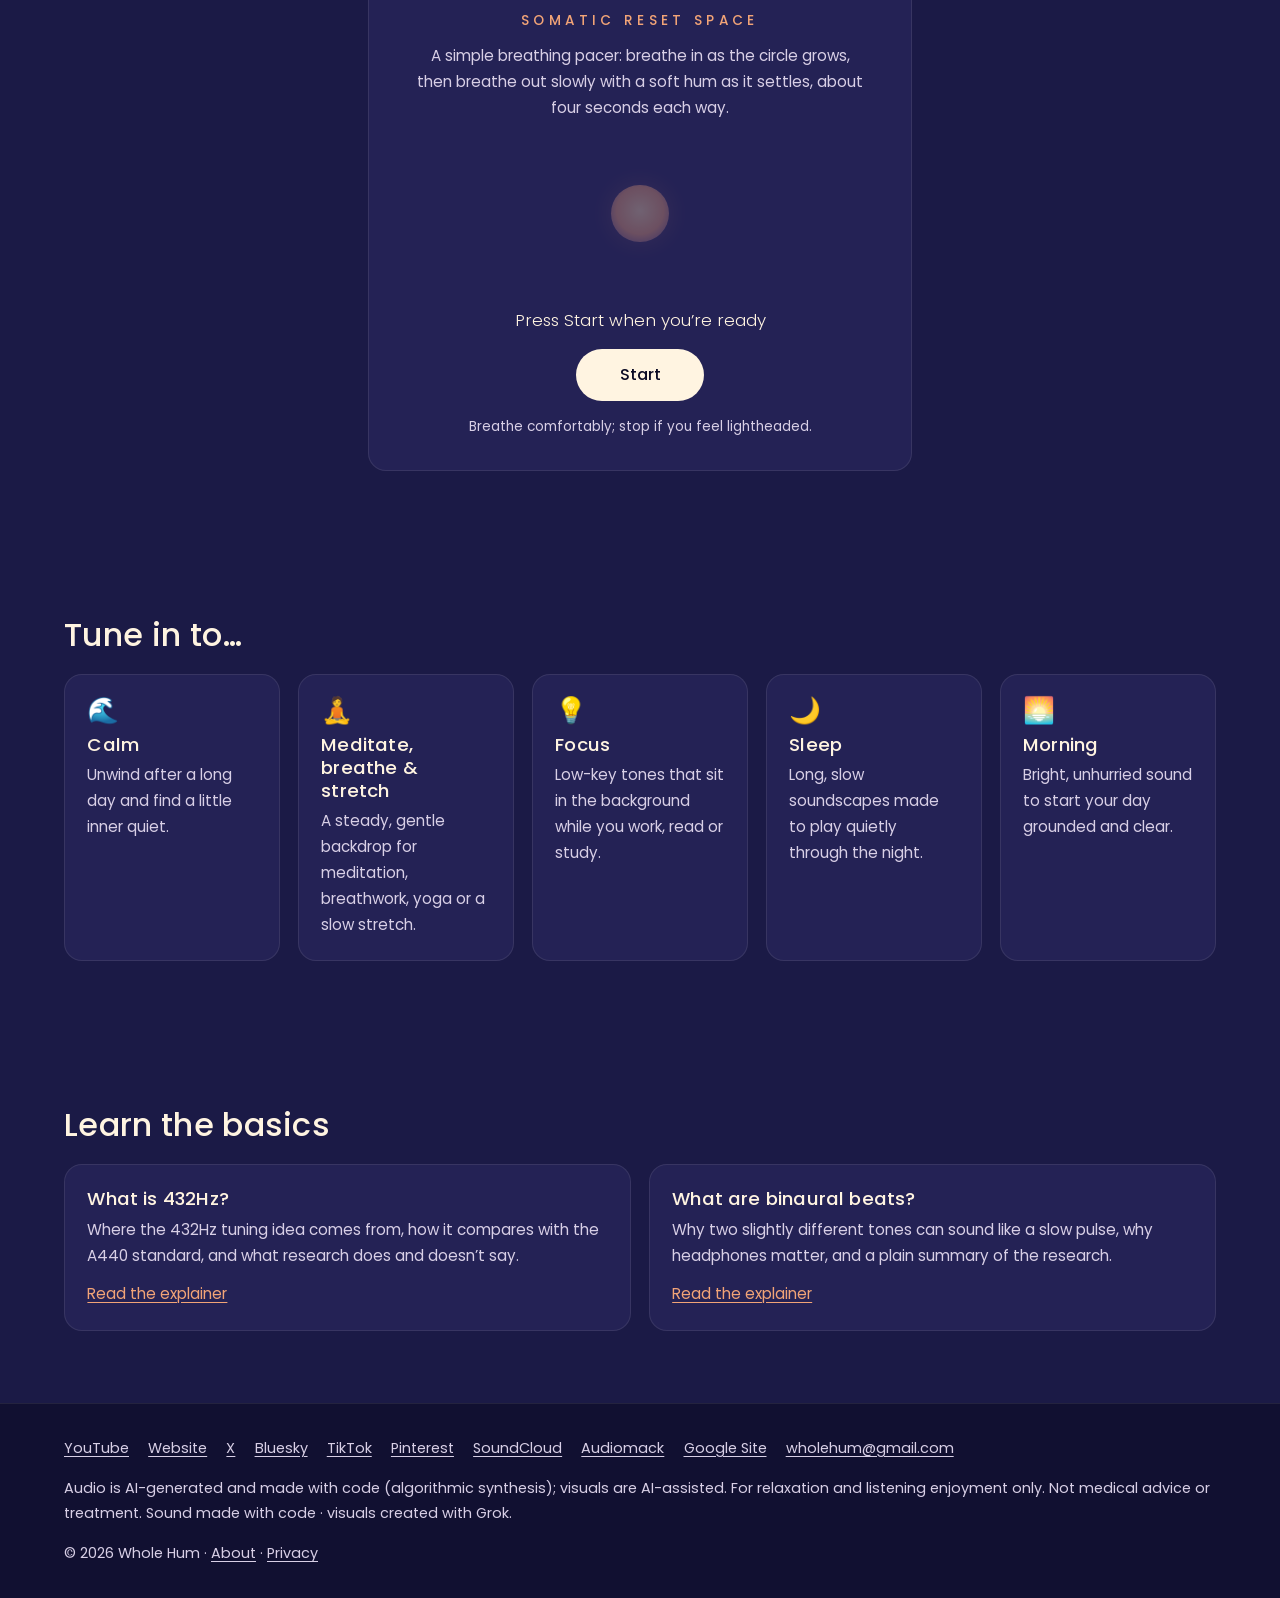
==== commit 92a6cc71: "Q34: header logo image -> brand kit v1.0 small cut (wholehum-favicon-small.svg as assets/img/logo-sm" ====
--- a/index.html
+++ b/index.html
@@ -93,7 +93,7 @@
 <a class="skip" href="#main">Skip to content</a>
 <header class="site-header">
   <div class="wrap">
-    <a class="brand" href="index.html"><img src="assets/img/icon-180.png" width="36" height="36" alt="">Whole Hum</a>
+    <a class="brand" href="index.html"><img src="assets/img/logo-smallcut.svg" width="36" height="36" alt="">Whole Hum</a>
     <nav class="nav" aria-label="Main"><ul><li><a href="index.html" aria-current="page">Home</a></li><li><a href="sessions/432hz-deep-sleep.html">Sessions</a></li><li><a href="learn/what-is-432hz.html">What is 432Hz?</a></li><li><a href="learn/what-are-binaural-beats.html">Binaural beats</a></li><li><a href="about.html">About</a></li></ul></nav>
   </div>
   <div class="social-band"><nav class="social-icons" aria-label="Whole Hum on social media"><!-- Glyphs: Simple Icons v16.35.0 (CC0 1.0), https://simpleicons.org --><ul><li><a href="https://www.youtube.com/@wholehum?utm_source=wholehum_site&amp;utm_medium=bio_link&amp;utm_campaign=social_band&amp;utm_content=youtube" rel="me noopener" aria-label="Whole Hum on YouTube" title="YouTube" data-link-platform="youtube" data-link-position="band"><svg viewBox="0 0 24 24" width="24" height="24" aria-hidden="true" focusable="false"><path fill="currentColor" d="M23.498 6.186a3.016 3.016 0 0 0-2.122-2.136C19.505 3.545 12 3.545 12 3.545s-7.505 0-9.377.505A3.017 3.017 0 0 0 .502 6.186C0 8.07 0 12 0 12s0 3.93.502 5.814a3.016 3.016 0 0 0 2.122 2.136c1.871.505 9.376.505 9.376.505s7.505 0 9.377-.505a3.015 3.015 0 0 0 2.122-2.136C24 15.93 24 12 24 12s0-3.93-.502-5.814zM9.545 15.568V8.432L15.818 12l-6.273 3.568z"/></svg></a></li><li><a href="https://www.tiktok.com/@wholehum?utm_source=wholehum_site&amp;utm_medium=bio_link&amp;utm_campaign=social_band&amp;utm_content=tiktok" rel="me noopener" aria-label="Whole Hum on TikTok" title="TikTok" data-link-platform="tiktok" data-link-position="band"><svg viewBox="0 0 24 24" width="24" height="24" aria-hidden="true" focusable="false"><path fill="currentColor" d="M12.525.02c1.31-.02 2.61-.01 3.91-.02.08 1.53.63 3.09 1.75 4.17 1.12 1.11 2.7 1.62 4.24 1.79v4.03c-1.44-.05-2.89-.35-4.2-.97-.57-.26-1.1-.59-1.62-.93-.01 2.92.01 5.84-.02 8.75-.08 1.4-.54 2.79-1.35 3.94-1.31 1.92-3.58 3.17-5.91 3.21-1.43.08-2.86-.31-4.08-1.03-2.02-1.19-3.44-3.37-3.65-5.71-.02-.5-.03-1-.01-1.49.18-1.9 1.12-3.72 2.58-4.96 1.66-1.44 3.98-2.13 6.15-1.72.02 1.48-.04 2.96-.04 4.44-.99-.32-2.15-.23-3.02.37-.63.41-1.11 1.04-1.36 1.75-.21.51-.15 1.07-.14 1.61.24 1.64 1.82 3.02 3.5 2.87 1.12-.01 2.19-.66 2.77-1.61.19-.33.4-.67.41-1.06.1-1.79.06-3.57.07-5.36.01-4.03-.01-8.05.02-12.07z"/></svg></a></li><li><a href="https://x.com/WholeHum?utm_source=wholehum_site&amp;utm_medium=bio_link&amp;utm_campaign=social_band&amp;utm_content=x" rel="me noopener" aria-label="Whole Hum on X" title="X" data-link-platform="x" data-link-position="band"><svg viewBox="0 0 24 24" width="24" height="24" aria-hidden="true" focusable="false"><path fill="currentColor" d="M14.234 10.162 22.977 0h-2.072l-7.591 8.824L7.251 0H.258l9.168 13.343L.258 24H2.33l8.016-9.318L16.749 24h6.993zm-2.837 3.299-.929-1.329L3.076 1.56h3.182l5.965 8.532.929 1.329 7.754 11.09h-3.182z"/></svg></a></li><li><a href="https://bsky.app/profile/wholehum.bsky.social?utm_source=wholehum_site&amp;utm_medium=bio_link&amp;utm_campaign=social_band&amp;utm_content=bluesky" rel="me noopener" aria-label="Whole Hum on Bluesky" title="Bluesky" data-link-platform="bluesky" data-link-position="band"><svg viewBox="0 0 24 24" width="24" height="24" aria-hidden="true" focusable="false"><path fill="currentColor" d="M5.202 2.857C7.954 4.922 10.913 9.11 12 11.358c1.087-2.247 4.046-6.436 6.798-8.501C20.783 1.366 24 .213 24 3.883c0 .732-.42 6.156-.667 7.037-.856 3.061-3.978 3.842-6.755 3.37 4.854.826 6.089 3.562 3.422 6.299-5.065 5.196-7.28-1.304-7.847-2.97-.104-.305-.152-.448-.153-.327 0-.121-.05.022-.153.327-.568 1.666-2.782 8.166-7.847 2.97-2.667-2.737-1.432-5.473 3.422-6.3-2.777.473-5.899-.308-6.755-3.369C.42 10.04 0 4.615 0 3.883c0-3.67 3.217-2.517 5.202-1.026"/></svg></a></li><li><a href="https://www.pinterest.com/wholehum/?utm_source=wholehum_site&amp;utm_medium=bio_link&amp;utm_campaign=social_band&amp;utm_content=pinterest" rel="me noopener" aria-label="Whole Hum on Pinterest" title="Pinterest" data-link-platform="pinterest" data-link-position="band"><svg viewBox="0 0 24 24" width="24" height="24" aria-hidden="true" focusable="false"><path fill="currentColor" d="M12.017 0C5.396 0 .029 5.367.029 11.987c0 5.079 3.158 9.417 7.618 11.162-.105-.949-.199-2.403.041-3.439.219-.937 1.406-5.957 1.406-5.957s-.359-.72-.359-1.781c0-1.663.967-2.911 2.168-2.911 1.024 0 1.518.769 1.518 1.688 0 1.029-.653 2.567-.992 3.992-.285 1.193.6 2.165 1.775 2.165 2.128 0 3.768-2.245 3.768-5.487 0-2.861-2.063-4.869-5.008-4.869-3.41 0-5.409 2.562-5.409 5.199 0 1.033.394 2.143.889 2.741.099.12.112.225.085.345-.09.375-.293 1.199-.334 1.363-.053.225-.172.271-.401.165-1.495-.69-2.433-2.878-2.433-4.646 0-3.776 2.748-7.252 7.92-7.252 4.158 0 7.392 2.967 7.392 6.923 0 4.135-2.607 7.462-6.233 7.462-1.214 0-2.354-.629-2.758-1.379l-.749 2.848c-.269 1.045-1.004 2.352-1.498 3.146 1.123.345 2.306.535 3.55.535 6.607 0 11.985-5.365 11.985-11.987C23.97 5.39 18.592.026 11.985.026L12.017 0z"/></svg></a></li><li class="si-wide"><a href="https://soundcloud.com/wholehum?utm_source=wholehum_site&amp;utm_medium=bio_link&amp;utm_campaign=social_band&amp;utm_content=soundcloud" rel="me noopener" aria-label="Whole Hum on SoundCloud" title="SoundCloud" data-link-platform="soundcloud" data-link-position="band"><svg viewBox="0 0 24 24" width="24" height="24" aria-hidden="true" focusable="false"><path fill="currentColor" d="M23.999 14.165c-.052 1.796-1.612 3.169-3.4 3.169h-8.18a.68.68 0 0 1-.675-.683V7.862a.747.747 0 0 1 .452-.724s.75-.513 2.333-.513a5.364 5.364 0 0 1 2.763.755 5.433 5.433 0 0 1 2.57 3.54c.282-.08.574-.121.868-.12.884 0 1.73.358 2.347.992s.948 1.49.922 2.373ZM10.721 8.421c.247 2.98.427 5.697 0 8.672a.264.264 0 0 1-.53 0c-.395-2.946-.22-5.718 0-8.672a.264.264 0 0 1 .53 0ZM9.072 9.448c.285 2.659.37 4.986-.006 7.655a.277.277 0 0 1-.55 0c-.331-2.63-.256-5.02 0-7.655a.277.277 0 0 1 .556 0Zm-1.663-.257c.27 2.726.39 5.171 0 7.904a.266.266 0 0 1-.532 0c-.38-2.69-.257-5.21 0-7.904a.266.266 0 0 1 .532 0Zm-1.647.77a26.108 26.108 0 0 1-.008 7.147.272.272 0 0 1-.542 0 27.955 27.955 0 0 1 0-7.147.275.275 0 0 1 .55 0Zm-1.67 1.769c.421 1.865.228 3.5-.029 5.388a.257.257 0 0 1-.514 0c-.21-1.858-.398-3.549 0-5.389a.272.272 0 0 1 .543 0Zm-1.655-.273c.388 1.897.26 3.508-.01 5.412-.026.28-.514.283-.54 0-.244-1.878-.347-3.54-.01-5.412a.283.283 0 0 1 .56 0Zm-1.668.911c.4 1.268.257 2.292-.026 3.572a.257.257 0 0 1-.514 0c-.241-1.262-.354-2.312-.023-3.572a.283.283 0 0 1 .563 0Z"/></svg></a></li><li class="si-wide"><a href="https://audiomack.com/wholehum?utm_source=wholehum_site&amp;utm_medium=bio_link&amp;utm_campaign=social_band&amp;utm_content=audiomack" rel="me noopener" aria-label="Whole Hum on Audiomack" title="Audiomack" data-link-platform="audiomack" data-link-position="band"><svg viewBox="0 0 24 24" width="24" height="24" aria-hidden="true" focusable="false"><path fill="currentColor" d="M.331 11.378s.5418-.089.765.1439c.2234.2332.077.7156-.2195.7237-.2965.01-.5705.063-.765-.1439-.1946-.2066-.1424-.6218.2195-.7237m5.881 3.2925c-.0522.01-.1075-.018-.164-.059-.3884-.5413-.5287-2.3923-.707-2.5025-.185-.1144-.8545 1.0255-2.1862.903-.5569-.051-1.1236-.4121-1.4573-.662.031-.4206.0364-1.4027.8659-1.0833.5038.1939 1.3667.7266 2.1245-.23.8378-1.0579 1.2999-.7506 1.577-.5206.2771.23.0925 1.4259.5058 1.0916.4133-.3343 2.082-2.4103 2.082-2.4103s1.292-1.303 1.4898.067c.1979 1.3698 1.0403 2.8877 1.2635 2.8445.2234-.043 2.8223-5.3253 3.1945-5.666.3722-.3409 1.6252-.2961 1.5657.5781-.0596.8742-.1871 6.308-.1871 6.308s-.147 1.5311.0924.7128c.0992-.3392.206-.6453.3392-1.0024.6414-2.0534 1.734-5.5613 2.2784-7.3688.1252-.4325.233-.8037.3166-1.0891l.0001-.0008a3.5925 3.5925 0 0 1 .0973-.3305c.0455-.1532.0763-.2546.0858-.2813.0243-.068.0925-.1192.1884-.157.0962-.061.1995-.064.3165-.067.3021-.027.6907.012 1.0401.1119.1018 0 .2125.037.3172.1118v.0001s.0063 0 .0151.01c.0023 0 .0048 0 .0073.01.0219.015.0573.045.0983.095.0012 0 .0025 0 .004.01.017.021.0341.045.0515.073.1952.2863.315.814.1948 1.7498-.2996 2.3354-.5316 7.1397-.5316 7.1397s-.0461.2298.4353-.782c.0167-.035.0383-.066.058-.098.026-.017.0552-.042.0913-.085.2974-.3546 1.0968-.5629 1.6512-.5586.2336.028.4293.087.5462.1609.2188.333.0897 1.562.0897 1.562-.4612.043-1.3403.2908-1.6519.3366-.3118.046-.7852 2.0699-1.4433 1.8629-.6581-.2069-2.1246-1.1268-2.1246-1.2533 0-.1102.1152-1.4546.1453-1.8016.0022-.024.004-.046.0058-.068a.152.152 0 0 1 .0014-.014l-.0002.0003c.0213-.2733.0023-.3927-.1239-.1199-.1086.2346-.581 1.7359-1.1078 3.3709-.0556.1429-1.0511 3.1558-1.1818 3.5231-.156.4261-.287.7523-.3776.921-.1378.1867-.3234.3036-.5826.2252-.6465-.1954-1.4654-1.0889-1.473-1.3106-.0155-1.2503.0608-7.973-.2423-7.4127-.311.5744-2.73 4.5608-2.73 4.5608-.0405.01-.0705.01-.1062.01-.1712-.019-.4366-.074-.51-.2384-.004-.01-.0094-.018-.0129-.028-.0035-.01-.0075-.022-.0135-.04-.0329-.1097-.0463-.2289-.0753-.3265-.1082-.3652-.2813-.8886-.463-1.421-.2784-.9079-.5654-1.8366-.6127-1.9391-.0923-.2007-.2268-.116-.3475-.0002-.54.458-1.6868 2.4793-2.7225 2.5898"/></svg></a></li></ul></nav></div>
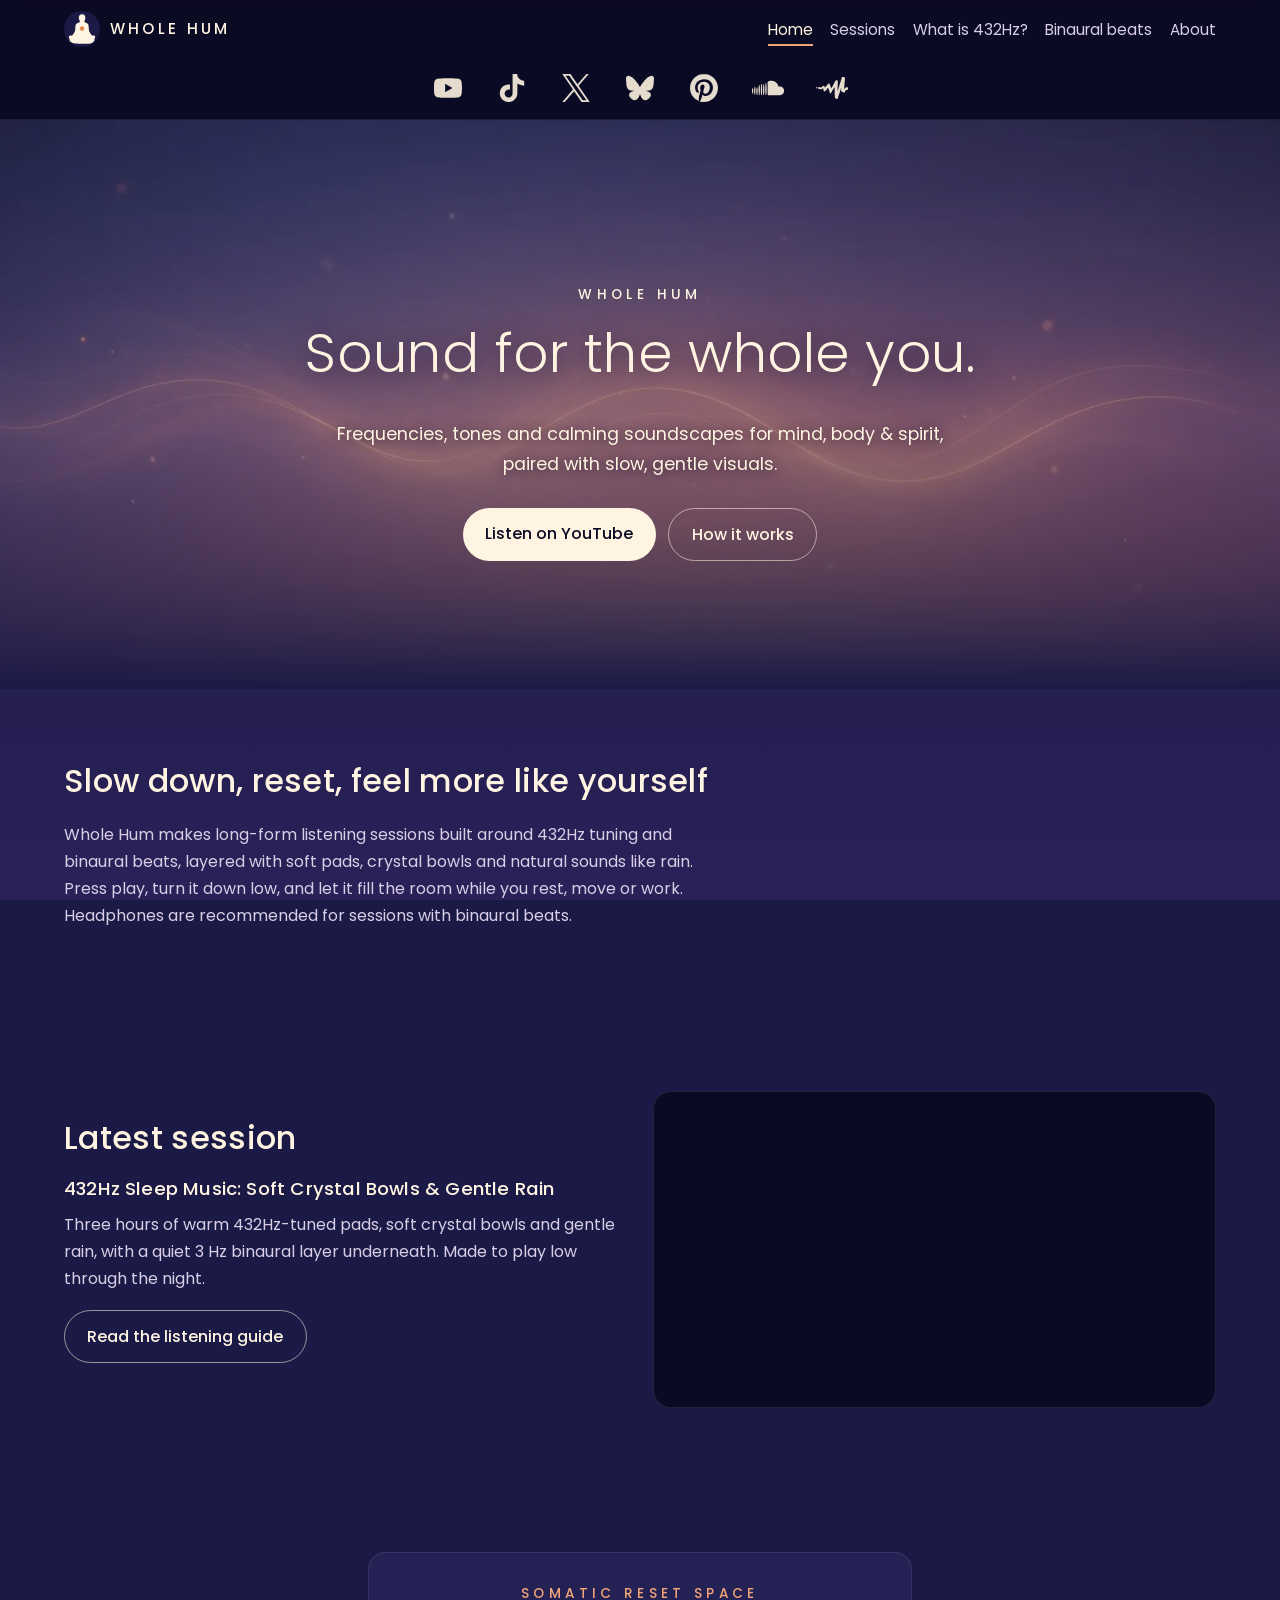
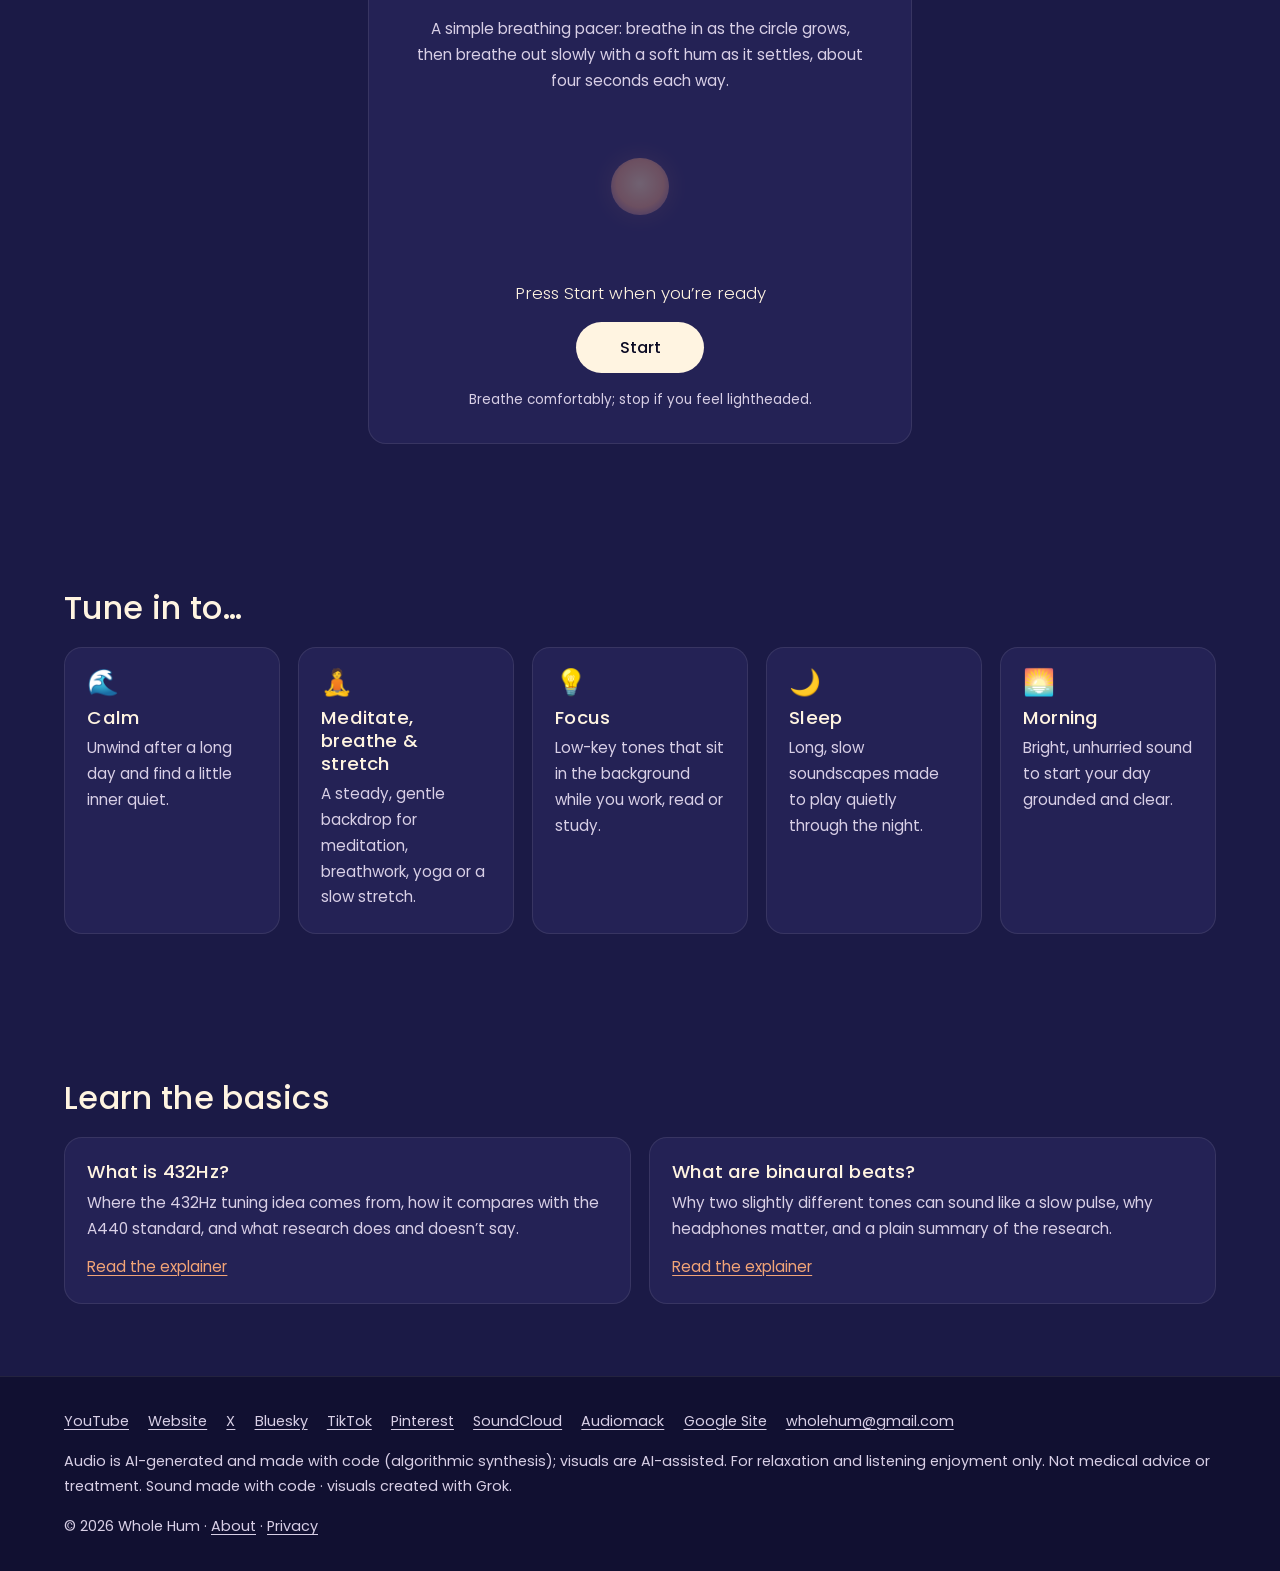
==== commit 8c0c2b9b: "Q26: consent banner a11y (WH-A11Y-1/2/3): banner inserted after skip link, scroll-padding keeps focu" ====
--- a/index.html
+++ b/index.html
@@ -98,7 +98,7 @@
   </div>
   <div class="social-band"><nav class="social-icons" aria-label="Whole Hum on social media"><!-- Glyphs: Simple Icons v16.35.0 (CC0 1.0), https://simpleicons.org --><ul><li><a href="https://www.youtube.com/@wholehum?utm_source=wholehum_site&amp;utm_medium=bio_link&amp;utm_campaign=social_band&amp;utm_content=youtube" rel="me noopener" aria-label="Whole Hum on YouTube" title="YouTube" data-link-platform="youtube" data-link-position="band"><svg viewBox="0 0 24 24" width="24" height="24" aria-hidden="true" focusable="false"><path fill="currentColor" d="M23.498 6.186a3.016 3.016 0 0 0-2.122-2.136C19.505 3.545 12 3.545 12 3.545s-7.505 0-9.377.505A3.017 3.017 0 0 0 .502 6.186C0 8.07 0 12 0 12s0 3.93.502 5.814a3.016 3.016 0 0 0 2.122 2.136c1.871.505 9.376.505 9.376.505s7.505 0 9.377-.505a3.015 3.015 0 0 0 2.122-2.136C24 15.93 24 12 24 12s0-3.93-.502-5.814zM9.545 15.568V8.432L15.818 12l-6.273 3.568z"/></svg></a></li><li><a href="https://www.tiktok.com/@wholehum?utm_source=wholehum_site&amp;utm_medium=bio_link&amp;utm_campaign=social_band&amp;utm_content=tiktok" rel="me noopener" aria-label="Whole Hum on TikTok" title="TikTok" data-link-platform="tiktok" data-link-position="band"><svg viewBox="0 0 24 24" width="24" height="24" aria-hidden="true" focusable="false"><path fill="currentColor" d="M12.525.02c1.31-.02 2.61-.01 3.91-.02.08 1.53.63 3.09 1.75 4.17 1.12 1.11 2.7 1.62 4.24 1.79v4.03c-1.44-.05-2.89-.35-4.2-.97-.57-.26-1.1-.59-1.62-.93-.01 2.92.01 5.84-.02 8.75-.08 1.4-.54 2.79-1.35 3.94-1.31 1.92-3.58 3.17-5.91 3.21-1.43.08-2.86-.31-4.08-1.03-2.02-1.19-3.44-3.37-3.65-5.71-.02-.5-.03-1-.01-1.49.18-1.9 1.12-3.72 2.58-4.96 1.66-1.44 3.98-2.13 6.15-1.72.02 1.48-.04 2.96-.04 4.44-.99-.32-2.15-.23-3.02.37-.63.41-1.11 1.04-1.36 1.75-.21.51-.15 1.07-.14 1.61.24 1.64 1.82 3.02 3.5 2.87 1.12-.01 2.19-.66 2.77-1.61.19-.33.4-.67.41-1.06.1-1.79.06-3.57.07-5.36.01-4.03-.01-8.05.02-12.07z"/></svg></a></li><li><a href="https://x.com/WholeHum?utm_source=wholehum_site&amp;utm_medium=bio_link&amp;utm_campaign=social_band&amp;utm_content=x" rel="me noopener" aria-label="Whole Hum on X" title="X" data-link-platform="x" data-link-position="band"><svg viewBox="0 0 24 24" width="24" height="24" aria-hidden="true" focusable="false"><path fill="currentColor" d="M14.234 10.162 22.977 0h-2.072l-7.591 8.824L7.251 0H.258l9.168 13.343L.258 24H2.33l8.016-9.318L16.749 24h6.993zm-2.837 3.299-.929-1.329L3.076 1.56h3.182l5.965 8.532.929 1.329 7.754 11.09h-3.182z"/></svg></a></li><li><a href="https://bsky.app/profile/wholehum.bsky.social?utm_source=wholehum_site&amp;utm_medium=bio_link&amp;utm_campaign=social_band&amp;utm_content=bluesky" rel="me noopener" aria-label="Whole Hum on Bluesky" title="Bluesky" data-link-platform="bluesky" data-link-position="band"><svg viewBox="0 0 24 24" width="24" height="24" aria-hidden="true" focusable="false"><path fill="currentColor" d="M5.202 2.857C7.954 4.922 10.913 9.11 12 11.358c1.087-2.247 4.046-6.436 6.798-8.501C20.783 1.366 24 .213 24 3.883c0 .732-.42 6.156-.667 7.037-.856 3.061-3.978 3.842-6.755 3.37 4.854.826 6.089 3.562 3.422 6.299-5.065 5.196-7.28-1.304-7.847-2.97-.104-.305-.152-.448-.153-.327 0-.121-.05.022-.153.327-.568 1.666-2.782 8.166-7.847 2.97-2.667-2.737-1.432-5.473 3.422-6.3-2.777.473-5.899-.308-6.755-3.369C.42 10.04 0 4.615 0 3.883c0-3.67 3.217-2.517 5.202-1.026"/></svg></a></li><li><a href="https://www.pinterest.com/wholehum/?utm_source=wholehum_site&amp;utm_medium=bio_link&amp;utm_campaign=social_band&amp;utm_content=pinterest" rel="me noopener" aria-label="Whole Hum on Pinterest" title="Pinterest" data-link-platform="pinterest" data-link-position="band"><svg viewBox="0 0 24 24" width="24" height="24" aria-hidden="true" focusable="false"><path fill="currentColor" d="M12.017 0C5.396 0 .029 5.367.029 11.987c0 5.079 3.158 9.417 7.618 11.162-.105-.949-.199-2.403.041-3.439.219-.937 1.406-5.957 1.406-5.957s-.359-.72-.359-1.781c0-1.663.967-2.911 2.168-2.911 1.024 0 1.518.769 1.518 1.688 0 1.029-.653 2.567-.992 3.992-.285 1.193.6 2.165 1.775 2.165 2.128 0 3.768-2.245 3.768-5.487 0-2.861-2.063-4.869-5.008-4.869-3.41 0-5.409 2.562-5.409 5.199 0 1.033.394 2.143.889 2.741.099.12.112.225.085.345-.09.375-.293 1.199-.334 1.363-.053.225-.172.271-.401.165-1.495-.69-2.433-2.878-2.433-4.646 0-3.776 2.748-7.252 7.92-7.252 4.158 0 7.392 2.967 7.392 6.923 0 4.135-2.607 7.462-6.233 7.462-1.214 0-2.354-.629-2.758-1.379l-.749 2.848c-.269 1.045-1.004 2.352-1.498 3.146 1.123.345 2.306.535 3.55.535 6.607 0 11.985-5.365 11.985-11.987C23.97 5.39 18.592.026 11.985.026L12.017 0z"/></svg></a></li><li class="si-wide"><a href="https://soundcloud.com/wholehum?utm_source=wholehum_site&amp;utm_medium=bio_link&amp;utm_campaign=social_band&amp;utm_content=soundcloud" rel="me noopener" aria-label="Whole Hum on SoundCloud" title="SoundCloud" data-link-platform="soundcloud" data-link-position="band"><svg viewBox="0 0 24 24" width="24" height="24" aria-hidden="true" focusable="false"><path fill="currentColor" d="M23.999 14.165c-.052 1.796-1.612 3.169-3.4 3.169h-8.18a.68.68 0 0 1-.675-.683V7.862a.747.747 0 0 1 .452-.724s.75-.513 2.333-.513a5.364 5.364 0 0 1 2.763.755 5.433 5.433 0 0 1 2.57 3.54c.282-.08.574-.121.868-.12.884 0 1.73.358 2.347.992s.948 1.49.922 2.373ZM10.721 8.421c.247 2.98.427 5.697 0 8.672a.264.264 0 0 1-.53 0c-.395-2.946-.22-5.718 0-8.672a.264.264 0 0 1 .53 0ZM9.072 9.448c.285 2.659.37 4.986-.006 7.655a.277.277 0 0 1-.55 0c-.331-2.63-.256-5.02 0-7.655a.277.277 0 0 1 .556 0Zm-1.663-.257c.27 2.726.39 5.171 0 7.904a.266.266 0 0 1-.532 0c-.38-2.69-.257-5.21 0-7.904a.266.266 0 0 1 .532 0Zm-1.647.77a26.108 26.108 0 0 1-.008 7.147.272.272 0 0 1-.542 0 27.955 27.955 0 0 1 0-7.147.275.275 0 0 1 .55 0Zm-1.67 1.769c.421 1.865.228 3.5-.029 5.388a.257.257 0 0 1-.514 0c-.21-1.858-.398-3.549 0-5.389a.272.272 0 0 1 .543 0Zm-1.655-.273c.388 1.897.26 3.508-.01 5.412-.026.28-.514.283-.54 0-.244-1.878-.347-3.54-.01-5.412a.283.283 0 0 1 .56 0Zm-1.668.911c.4 1.268.257 2.292-.026 3.572a.257.257 0 0 1-.514 0c-.241-1.262-.354-2.312-.023-3.572a.283.283 0 0 1 .563 0Z"/></svg></a></li><li class="si-wide"><a href="https://audiomack.com/wholehum?utm_source=wholehum_site&amp;utm_medium=bio_link&amp;utm_campaign=social_band&amp;utm_content=audiomack" rel="me noopener" aria-label="Whole Hum on Audiomack" title="Audiomack" data-link-platform="audiomack" data-link-position="band"><svg viewBox="0 0 24 24" width="24" height="24" aria-hidden="true" focusable="false"><path fill="currentColor" d="M.331 11.378s.5418-.089.765.1439c.2234.2332.077.7156-.2195.7237-.2965.01-.5705.063-.765-.1439-.1946-.2066-.1424-.6218.2195-.7237m5.881 3.2925c-.0522.01-.1075-.018-.164-.059-.3884-.5413-.5287-2.3923-.707-2.5025-.185-.1144-.8545 1.0255-2.1862.903-.5569-.051-1.1236-.4121-1.4573-.662.031-.4206.0364-1.4027.8659-1.0833.5038.1939 1.3667.7266 2.1245-.23.8378-1.0579 1.2999-.7506 1.577-.5206.2771.23.0925 1.4259.5058 1.0916.4133-.3343 2.082-2.4103 2.082-2.4103s1.292-1.303 1.4898.067c.1979 1.3698 1.0403 2.8877 1.2635 2.8445.2234-.043 2.8223-5.3253 3.1945-5.666.3722-.3409 1.6252-.2961 1.5657.5781-.0596.8742-.1871 6.308-.1871 6.308s-.147 1.5311.0924.7128c.0992-.3392.206-.6453.3392-1.0024.6414-2.0534 1.734-5.5613 2.2784-7.3688.1252-.4325.233-.8037.3166-1.0891l.0001-.0008a3.5925 3.5925 0 0 1 .0973-.3305c.0455-.1532.0763-.2546.0858-.2813.0243-.068.0925-.1192.1884-.157.0962-.061.1995-.064.3165-.067.3021-.027.6907.012 1.0401.1119.1018 0 .2125.037.3172.1118v.0001s.0063 0 .0151.01c.0023 0 .0048 0 .0073.01.0219.015.0573.045.0983.095.0012 0 .0025 0 .004.01.017.021.0341.045.0515.073.1952.2863.315.814.1948 1.7498-.2996 2.3354-.5316 7.1397-.5316 7.1397s-.0461.2298.4353-.782c.0167-.035.0383-.066.058-.098.026-.017.0552-.042.0913-.085.2974-.3546 1.0968-.5629 1.6512-.5586.2336.028.4293.087.5462.1609.2188.333.0897 1.562.0897 1.562-.4612.043-1.3403.2908-1.6519.3366-.3118.046-.7852 2.0699-1.4433 1.8629-.6581-.2069-2.1246-1.1268-2.1246-1.2533 0-.1102.1152-1.4546.1453-1.8016.0022-.024.004-.046.0058-.068a.152.152 0 0 1 .0014-.014l-.0002.0003c.0213-.2733.0023-.3927-.1239-.1199-.1086.2346-.581 1.7359-1.1078 3.3709-.0556.1429-1.0511 3.1558-1.1818 3.5231-.156.4261-.287.7523-.3776.921-.1378.1867-.3234.3036-.5826.2252-.6465-.1954-1.4654-1.0889-1.473-1.3106-.0155-1.2503.0608-7.973-.2423-7.4127-.311.5744-2.73 4.5608-2.73 4.5608-.0405.01-.0705.01-.1062.01-.1712-.019-.4366-.074-.51-.2384-.004-.01-.0094-.018-.0129-.028-.0035-.01-.0075-.022-.0135-.04-.0329-.1097-.0463-.2289-.0753-.3265-.1082-.3652-.2813-.8886-.463-1.421-.2784-.9079-.5654-1.8366-.6127-1.9391-.0923-.2007-.2268-.116-.3475-.0002-.54.458-1.6868 2.4793-2.7225 2.5898"/></svg></a></li></ul></nav></div>
 </header>
-<main id="main">
+<main id="main" tabindex="-1">
 <section class="hero" aria-labelledby="hero-title">
   <picture><source srcset="assets/img/hero-dusk-800.webp 800w, assets/img/hero-dusk.webp 1600w" sizes="100vw" type="image/webp"><img src="assets/img/hero-dusk.jpg" width="1600" height="900" alt="" fetchpriority="high"></picture>
   <div class="wrap">
@@ -112,7 +112,7 @@
 <section aria-labelledby="intro-title">
   <div class="wrap">
     <h2 id="intro-title">Slow down, reset, feel more like yourself</h2>
-    <p class="section-intro">Whole Hum makes long-form listening sessions built around 432Hz tuning, Solfeggio tones and binaural beats, layered with soft pads, crystal bowls and natural sounds like rain. Press play, turn it down low, and let it fill the room while you rest, move or work. Headphones are recommended for sessions with binaural beats.</p>
+    <p class="section-intro">Whole Hum makes long-form listening sessions built around 432Hz tuning and binaural beats, layered with soft pads, crystal bowls and natural sounds like rain. Press play, turn it down low, and let it fill the room while you rest, move or work. Headphones are recommended for sessions with binaural beats.</p>
   </div>
 </section>
 
--- a/assets/css/style.css
+++ b/assets/css/style.css
@@ -134,6 +134,9 @@
 .consent-btn:hover{background:var(--gold);border-color:var(--gold);color:var(--night)}
 html.has-consent body{padding-bottom:9rem}
 @media (min-width:48rem){html.has-consent body{padding-bottom:5rem}}
+/* Keep keyboard-focused items clear of the fixed banner (WCAG 2.4.11). --consent-h is the banner's measured height. */
+html.has-consent{scroll-padding-bottom:calc(var(--consent-h,9rem) + .75rem)}
+main[tabindex="-1"]:focus{outline:none}
 .switch{display:flex;align-items:flex-start;gap:.75rem;cursor:pointer;font-weight:500}
 .switch input{width:1.3rem;height:1.3rem;margin:.2rem 0 0;flex:none;accent-color:var(--peach);cursor:pointer}
 .switch-status{color:var(--muted);font-size:.92rem;margin:.5rem 0 0}
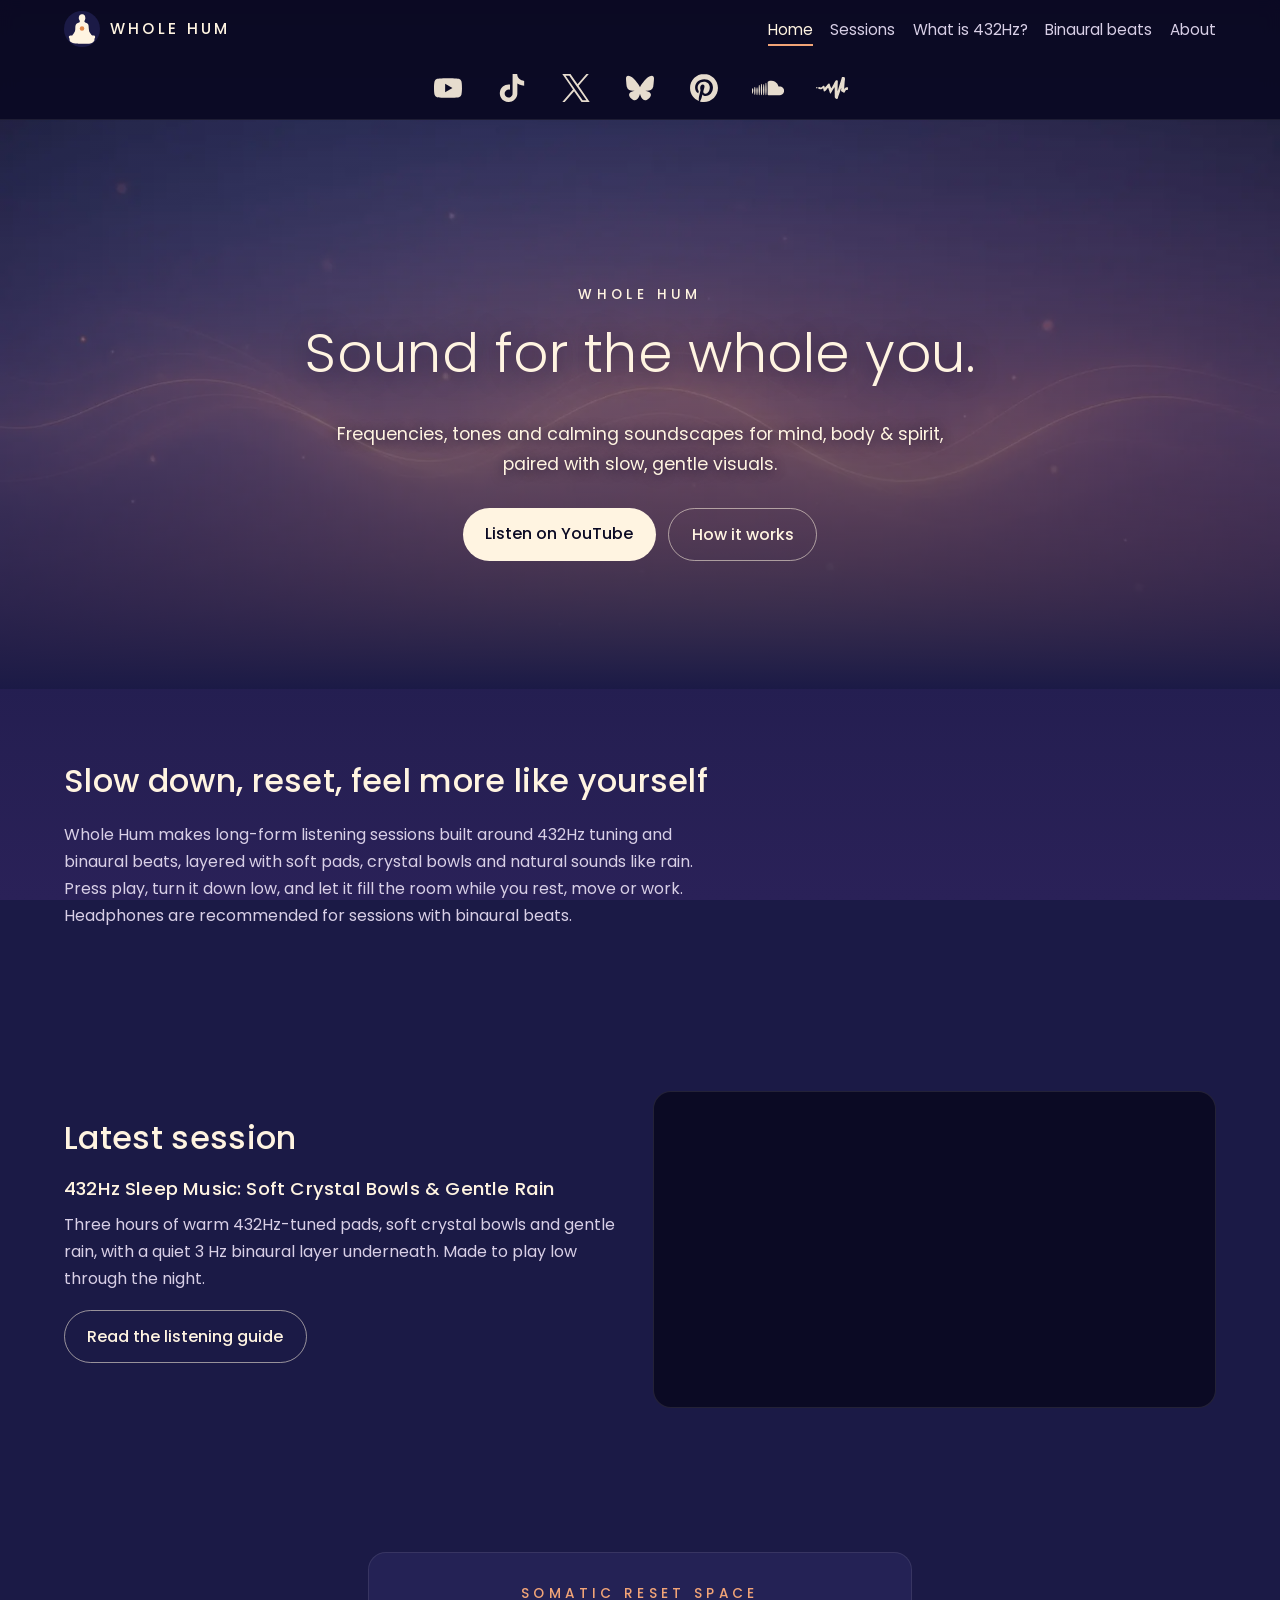
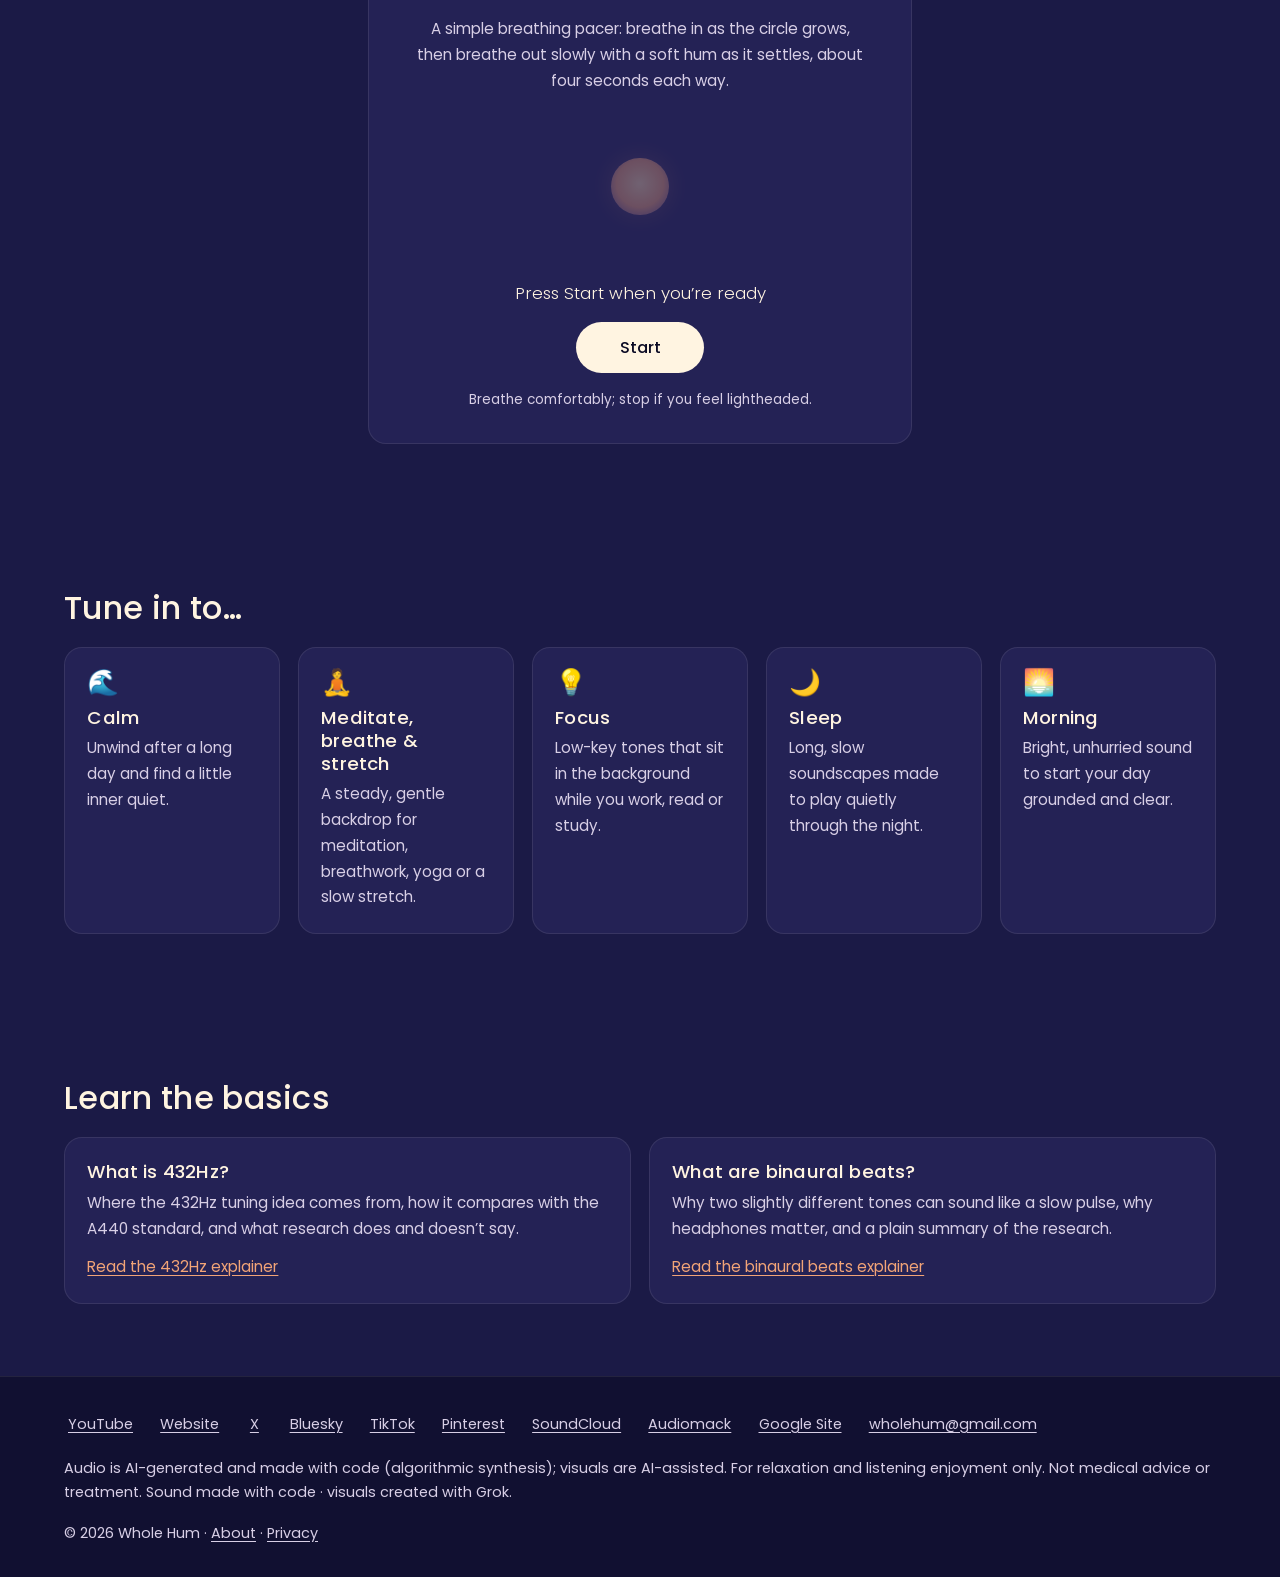
==== commit 7c1dc940: "Q27: a11y fixes WH-A11Y-4..8: hero overlay mid-stop .35->.55 (lede min contrast 3.26->5.11), pacer d" ====
--- a/index.html
+++ b/index.html
@@ -136,7 +136,8 @@
       <div class="breathing-container" aria-hidden="true">
         <div class="breathing-circle" id="circle"></div>
       </div>
-      <p class="timer-text" id="status-text" aria-live="polite">Press Start when you&rsquo;re ready</p>
+      <p class="timer-text" id="status-text">Press Start when you&rsquo;re ready</p>
+      <p class="visually-hidden" id="status-live" role="status"></p>
       <button type="button" class="control-btn" id="start-btn">Start</button>
       <p class="widget-note">Breathe comfortably; stop if you feel lightheaded.</p>
     </div>
@@ -154,8 +155,8 @@
   <div class="wrap">
     <h2 id="learn-title">Learn the basics</h2>
     <div class="grid">
-      <div class="card"><h3>What is 432Hz?</h3><p>Where the 432Hz tuning idea comes from, how it compares with the A440 standard, and what research does and doesn&rsquo;t say.</p><a class="more" href="learn/what-is-432hz.html">Read the explainer</a></div>
-      <div class="card"><h3>What are binaural beats?</h3><p>Why two slightly different tones can sound like a slow pulse, why headphones matter, and a plain summary of the research.</p><a class="more" href="learn/what-are-binaural-beats.html">Read the explainer</a></div>
+      <div class="card"><h3>What is 432Hz?</h3><p>Where the 432Hz tuning idea comes from, how it compares with the A440 standard, and what research does and doesn&rsquo;t say.</p><a class="more" href="learn/what-is-432hz.html">Read the 432Hz explainer</a></div>
+      <div class="card"><h3>What are binaural beats?</h3><p>Why two slightly different tones can sound like a slow pulse, why headphones matter, and a plain summary of the research.</p><a class="more" href="learn/what-are-binaural-beats.html">Read the binaural beats explainer</a></div>
     </div>
   </div>
 </section>
@@ -172,7 +173,9 @@
   var circle = document.getElementById('circle');
   var statusText = document.getElementById('status-text');
   var btn = document.getElementById('start-btn');
+  var live = document.getElementById('status-live'); // screen readers hear start/pause only, not every phase
   if (!circle || !statusText || !btn) return;
+  function announce(msg) { if (live) live.textContent = msg; }
 
   var PHASE_MS = 4000;      // 4 s in, 4 s out
   var running = false;
@@ -196,7 +199,7 @@
     running = true;
     if (!tracked && typeof window.gtag === 'function') { tracked = true; window.gtag('event', 'breath_pacer_start'); }
     btn.textContent = 'Pause';
-    btn.setAttribute('aria-pressed', 'true');
+    announce('Breathing pacer started.');
     cycle('inhale');
   }
 
@@ -207,7 +210,7 @@
     setPhase('rest');
     statusText.textContent = 'Paused. Press Resume when you\u2019re ready.';
     btn.textContent = 'Resume';
-    btn.setAttribute('aria-pressed', 'false');
+    announce('Breathing pacer paused.');
   }
 
   btn.addEventListener('click', function () {
--- a/assets/css/style.css
+++ b/assets/css/style.css
@@ -33,6 +33,7 @@
 p,ul,ol{margin:0 0 1.1em}
 .wrap{width:min(100% - 2.5rem,var(--max));margin-inline:auto}
 .read{width:min(100% - 2.5rem,var(--read));margin-inline:auto}
+.visually-hidden{position:absolute!important;width:1px;height:1px;padding:0;margin:-1px;overflow:hidden;clip:rect(0,0,0,0);white-space:nowrap;border:0}
 .skip{position:absolute;left:-999px;top:0;background:var(--cream);color:var(--night);padding:.6rem 1rem;z-index:10;border-radius:0 0 8px 0}
 .skip:focus{left:0}
 
@@ -48,7 +49,7 @@
 /* Hero */
 .hero{position:relative;isolation:isolate;overflow:hidden;text-align:center;padding:clamp(5rem,16vw,10rem) 0 clamp(4rem,12vw,8rem)}
 .hero picture,.hero picture img{position:absolute;inset:0;width:100%;height:100%;object-fit:cover;z-index:-2}
-.hero::after{content:"";position:absolute;inset:0;z-index:-1;background:linear-gradient(180deg,rgba(11,10,36,.25) 0%,rgba(27,26,70,.35) 55%,var(--indigo) 100%)}
+.hero::after{content:"";position:absolute;inset:0;z-index:-1;background:linear-gradient(180deg,rgba(11,10,36,.25) 0%,rgba(27,26,70,.55) 55%,var(--indigo) 100%)}
 .eyebrow{display:inline-block;letter-spacing:.32em;text-transform:uppercase;font-size:.85rem;font-weight:500;color:var(--cream);margin-bottom:.8rem}
 .hero h1{text-shadow:0 2px 24px rgba(11,10,36,.55)}
 .hero p.lede{max-width:38rem;margin:0 auto 1.8rem;font-size:1.1rem;color:var(--cream);text-shadow:0 1px 12px rgba(11,10,36,.7)}
@@ -98,6 +99,7 @@
 .site-footer .wrap{display:grid;gap:1rem}
 .site-footer ul{list-style:none;padding:0;margin:0;display:flex;flex-wrap:wrap;gap:.4rem 1.2rem}
 .site-footer a{color:var(--muted)}
+.site-footer nav a{display:inline-block;min-width:24px;min-height:24px;padding:.2rem .25rem;text-align:center} /* WCAG 2.5.8 target size */
 .site-footer a:hover{color:var(--cream)}
 .site-footer p{margin:0}
 
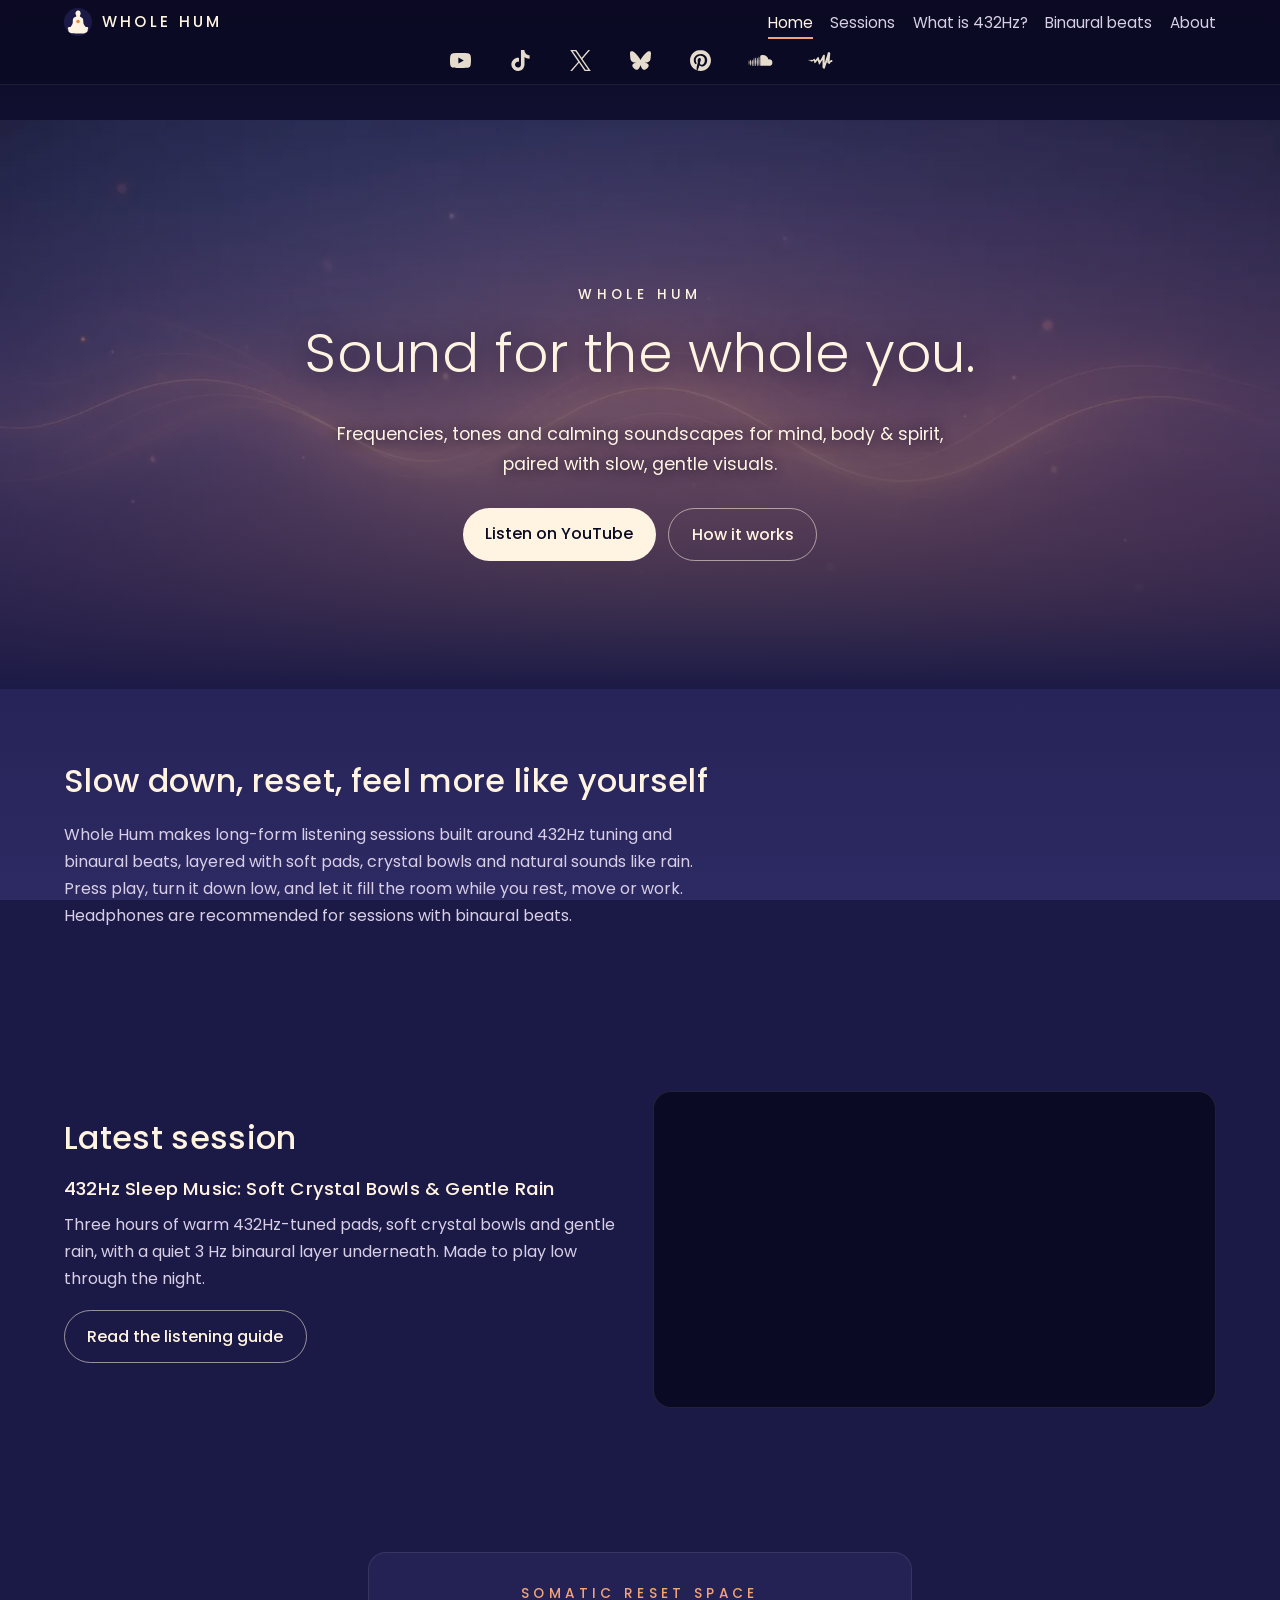
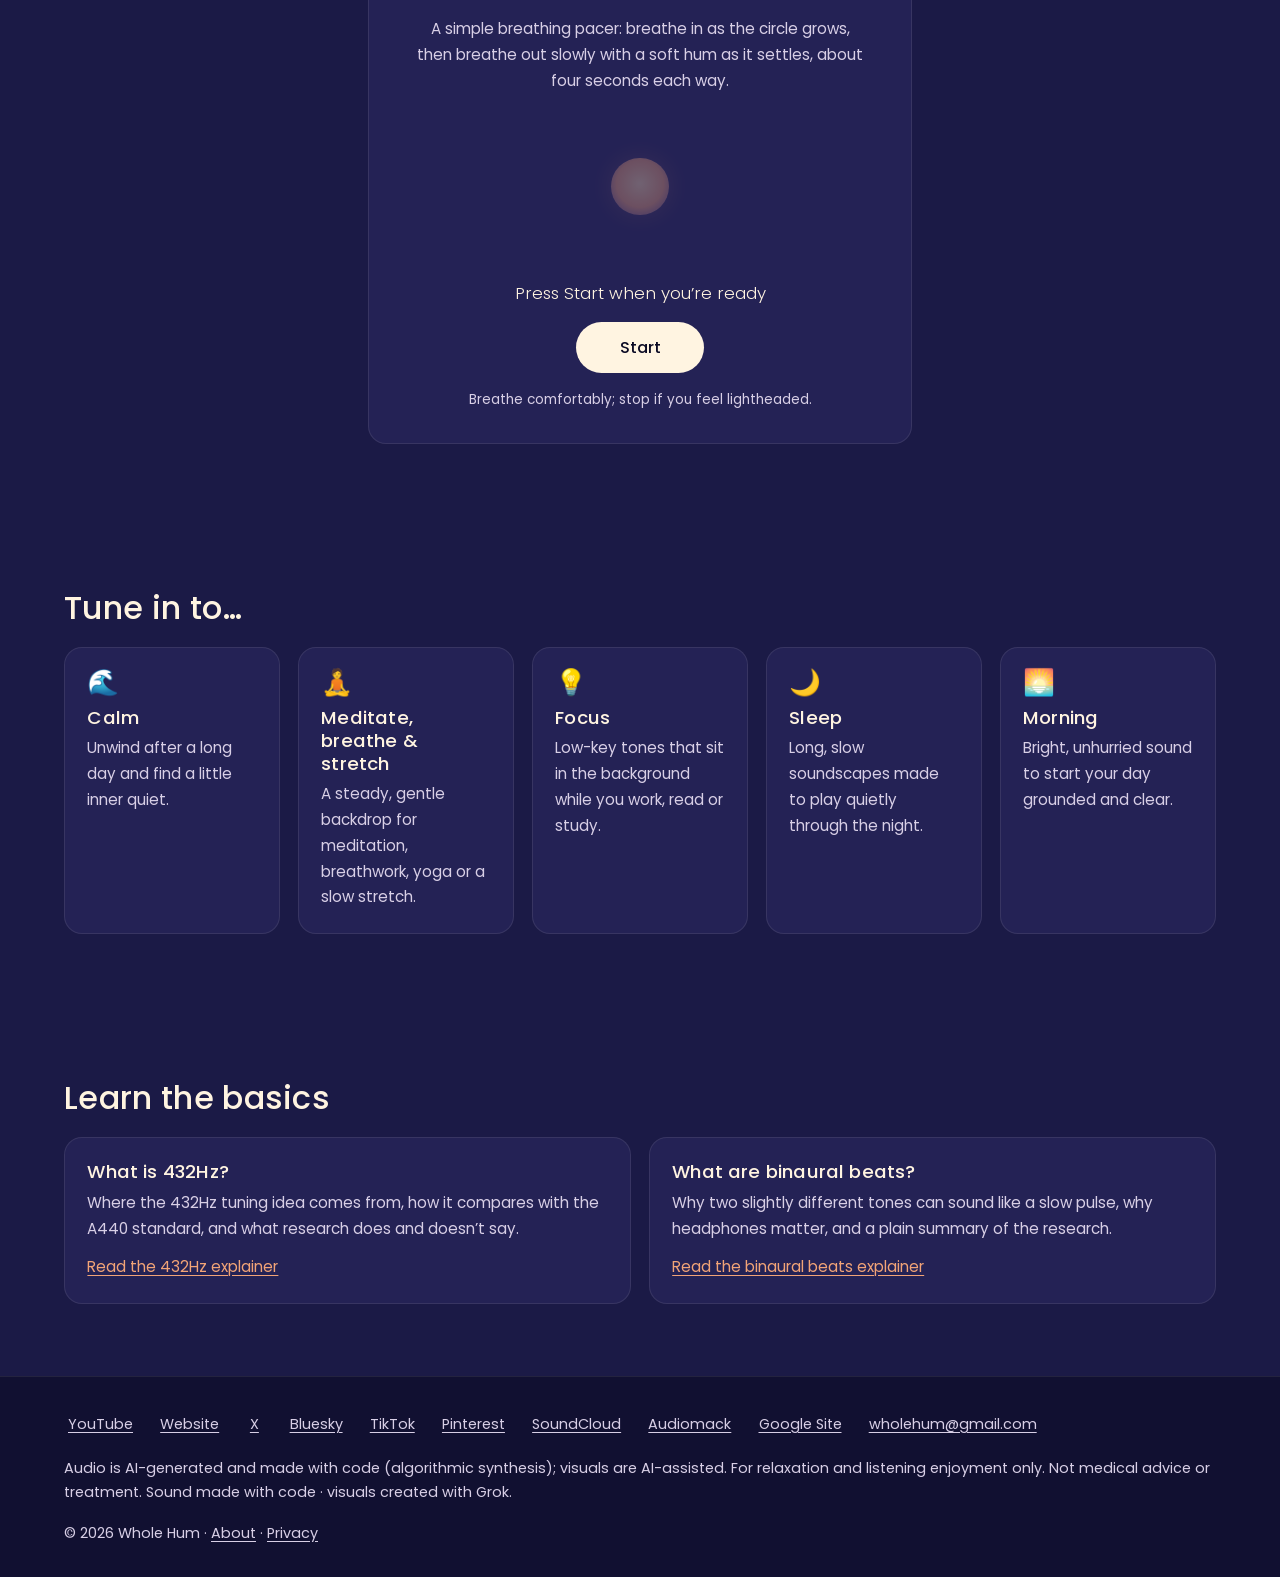
==== commit 7de839e0: "Q41: EEA/UK/CH consent to Consent Mode basic + privacy wording (Matlock #41) For visitors whose time" ====
--- a/index.html
+++ b/index.html
@@ -7,7 +7,9 @@
 <!-- Google Analytics 4 with Consent Mode v2 (details: privacy.html). Ads features off. -->
 <script>
 window.dataLayer = window.dataLayer || [];
-function gtag(){dataLayer.push(arguments);}
+// While window.whGaHold is true (EEA/UK/CH visitor who hasn't chosen Accept) event commands are dropped, not queued,
+// so nothing from before the choice can be sent later.
+function gtag(){ if (window.whGaHold && arguments[0] === 'event') return; dataLayer.push(arguments); }
 (function () {
   var ADS_OFF = {ad_storage: 'denied', ad_user_data: 'denied', ad_personalization: 'denied'};
   function merge(a, b) { var o = {}, k; for (k in a) o[k] = a[k]; for (k in b) o[k] = b[k]; return o; }
@@ -30,16 +32,30 @@
   }
   // An explicit "no" (banner Decline or the privacy-page switch) stops Google Analytics entirely.
   if (choice === 'denied') window['ga-disable-G-04TF991ZRR'] = true;
+  // Consent Mode basic for likely EEA/UK/CH visitors: gtag.js is not loaded at all (no request to Google, no
+  // cookieless pings) until they choose Accept; after Decline it stays unloaded on later visits too.
+  window.whGaHold = window.whNeedsConsent && choice !== 'granted';
 })();
-gtag('js', new Date());
-gtag('config', 'G-04TF991ZRR', {
-  allow_google_signals: false,
-  allow_ad_personalization_signals: false,
-  cookie_expires: 34128000,
-  cookie_flags: 'SameSite=Lax;Secure'
-});
+// Configures GA and loads gtag.js once: straight away everywhere else (same order as before), or on Accept for
+// EEA/UK/CH (analytics.js calls it after the consent update, so the first page_view is sent as granted).
+window.whLoadGA = function () {
+  if (window.whGaLoaded) return;
+  window.whGaLoaded = true;
+  window.whGaHold = false;
+  gtag('js', new Date());
+  gtag('config', 'G-04TF991ZRR', {
+    allow_google_signals: false,
+    allow_ad_personalization_signals: false,
+    cookie_expires: 34128000,
+    cookie_flags: 'SameSite=Lax;Secure'
+  });
+  var s = document.createElement('script');
+  s.async = true;
+  s.src = 'https://www.googletagmanager.com/gtag/js?id=G-04TF991ZRR';
+  document.head.appendChild(s);
+};
+if (!window.whGaHold) window.whLoadGA();
 </script>
-<script async src="https://www.googletagmanager.com/gtag/js?id=G-04TF991ZRR"></script>
 <!-- End Google Analytics -->
 <title>Whole Hum | 432Hz, Binaural Beats &amp; Calming Sound for Sleep and Focus</title>
 <meta name="description" content="Whole Hum makes long, gentle listening sessions with 432Hz tuning, binaural beats, crystal bowls and rain, for calm, meditation, focus, sleep and mornings.">
@@ -50,15 +66,17 @@
 <meta property="og:title" content="Whole Hum | 432Hz, Binaural Beats &amp; Calming Sound for Sleep and Focus">
 <meta property="og:description" content="Whole Hum makes long, gentle listening sessions with 432Hz tuning, binaural beats, crystal bowls and rain, for calm, meditation, focus, sleep and mornings.">
 <meta property="og:url" content="https://wholehum.github.io/">
-<meta property="og:image" content="https://wholehum.github.io/assets/img/og-default.jpg">
+<meta property="og:image" content="https://wholehum.github.io/assets/img/wholehum-og-1200x630.jpg">
 <meta property="og:image:width" content="1200">
 <meta property="og:image:height" content="630">
-<meta property="og:image:alt" content="Whole Hum: sound for the whole you">
+<meta property="og:image:type" content="image/jpeg">
+<meta property="og:image:alt" content="Whole Hum logo: a seated meditating figure with a glowing chest beside WHOLE HUM, over a violet-to-peach dusk sky.">
 <meta name="twitter:card" content="summary_large_image">
 <meta name="twitter:site" content="@WholeHum">
 <meta name="twitter:title" content="Whole Hum | 432Hz, Binaural Beats &amp; Calming Sound for Sleep and Focus">
 <meta name="twitter:description" content="Whole Hum makes long, gentle listening sessions with 432Hz tuning, binaural beats, crystal bowls and rain, for calm, meditation, focus, sleep and mornings.">
-<meta name="twitter:image" content="https://wholehum.github.io/assets/img/og-default.jpg">
+<meta name="twitter:image" content="https://wholehum.github.io/assets/img/wholehum-og-1200x630.jpg">
+<meta name="twitter:image:alt" content="Whole Hum logo: a seated meditating figure with a glowing chest beside WHOLE HUM, over a violet-to-peach dusk sky.">
 <link rel="icon" href="favicon.ico" sizes="16x16 32x32 48x48">
 <link rel="icon" type="image/svg+xml" href="favicon.svg">
 <link rel="icon" type="image/png" sizes="32x32" href="assets/img/icon-32.png">
--- a/assets/css/style.css
+++ b/assets/css/style.css
@@ -20,12 +20,13 @@
 *,*::before,*::after{box-sizing:border-box}
 html{-webkit-text-size-adjust:100%;scroll-behavior:smooth;scroll-padding-top:calc(var(--pin-h,6.5rem) + .75rem)}
 body{margin:0;font-family:"Poppins",system-ui,-apple-system,"Segoe UI",Roboto,sans-serif;font-weight:400;line-height:1.7;color:var(--cream);
-  background:var(--indigo) linear-gradient(180deg,var(--night) 0%,var(--indigo) 40%,#2a2158 100%) fixed;min-height:100vh;display:flex;flex-direction:column}
+  background:var(--indigo) linear-gradient(180deg,var(--night) 0%,var(--indigo) 40%,var(--dusk) 100%) fixed;min-height:100vh;display:flex;flex-direction:column}
 main{flex:1}
 img{max-width:100%;height:auto;display:block}
 a{color:var(--peach);text-underline-offset:.18em}
 a:hover{color:var(--gold)}
 :focus-visible{outline:3px solid var(--gold);outline-offset:3px;border-radius:4px}
+strong,b{font-weight:600} /* SemiBold 600 is self-hosted; stops synthetic bold */
 h1,h2,h3{line-height:1.25;font-weight:500;letter-spacing:.01em;margin:0 0 .6em}
 h1{font-size:clamp(2rem,5.5vw,3.4rem);font-weight:300}
 h2{font-size:clamp(1.4rem,3.2vw,2rem)}
